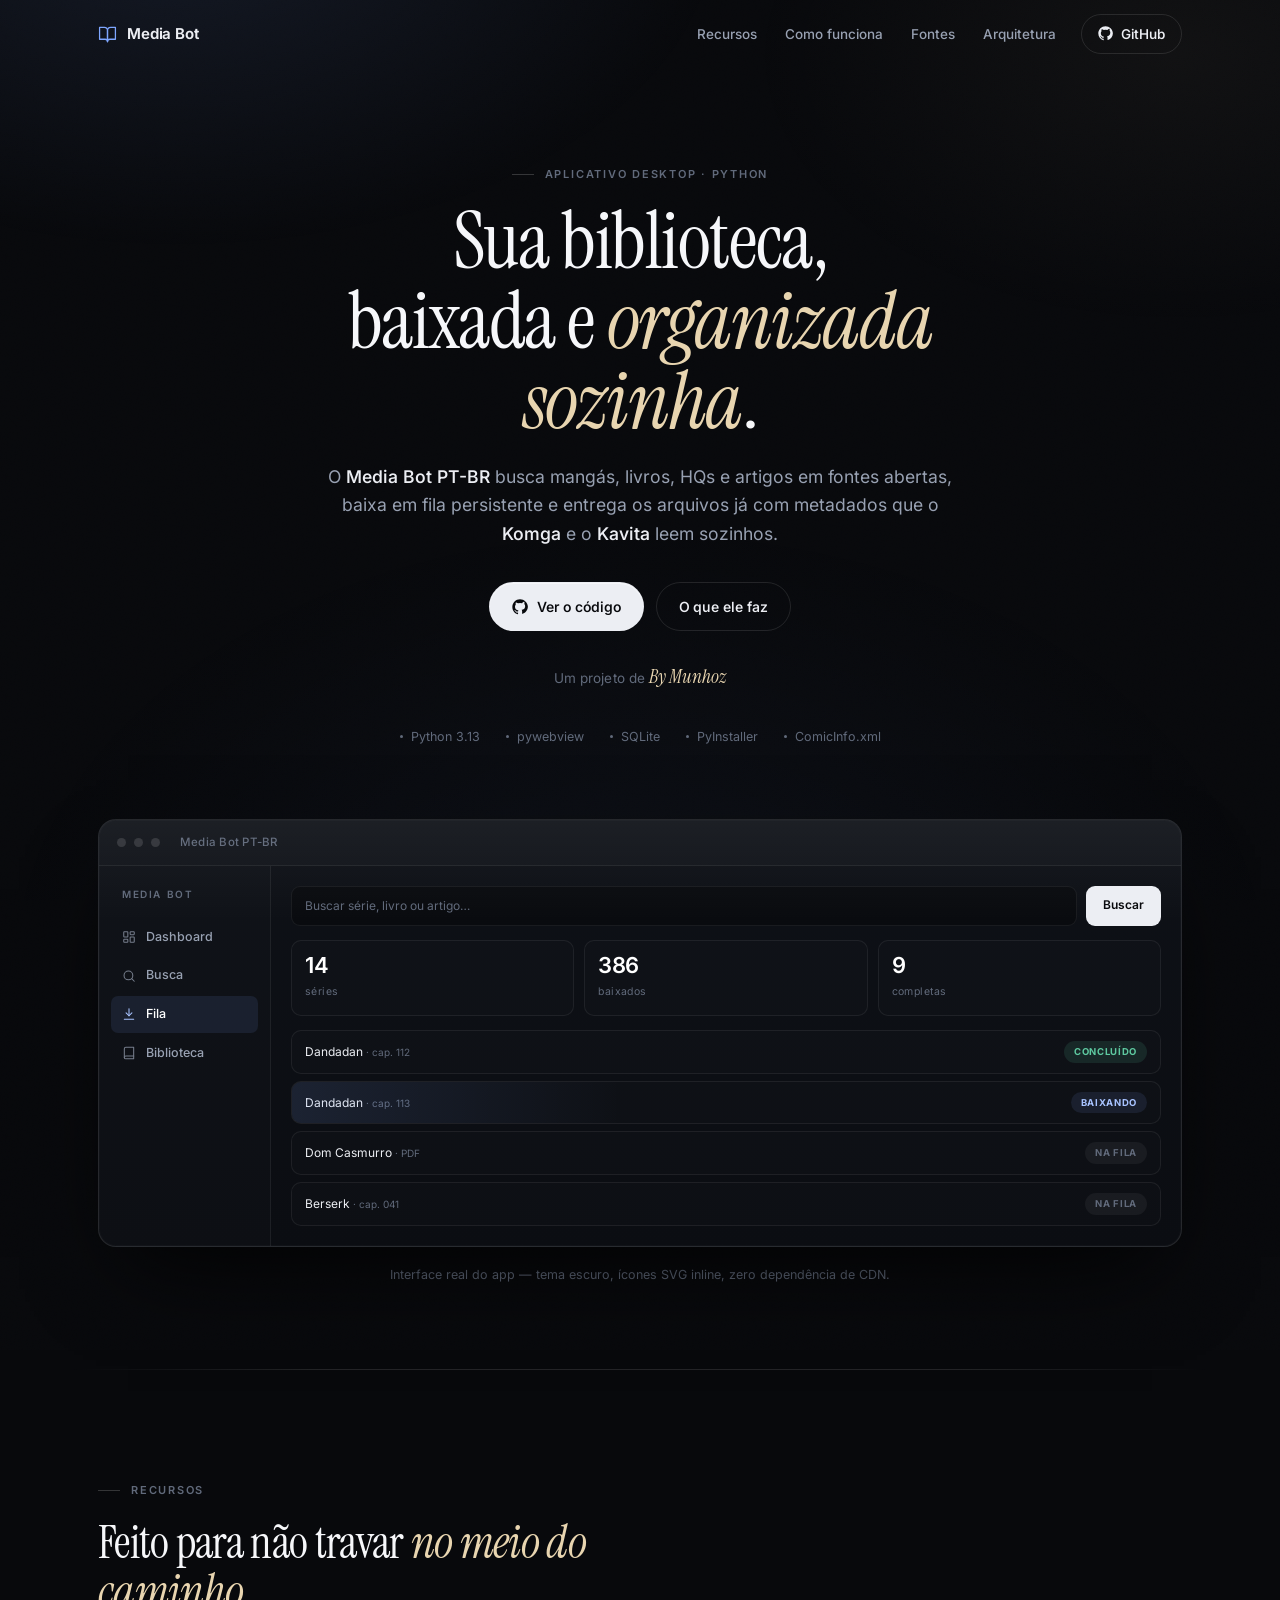
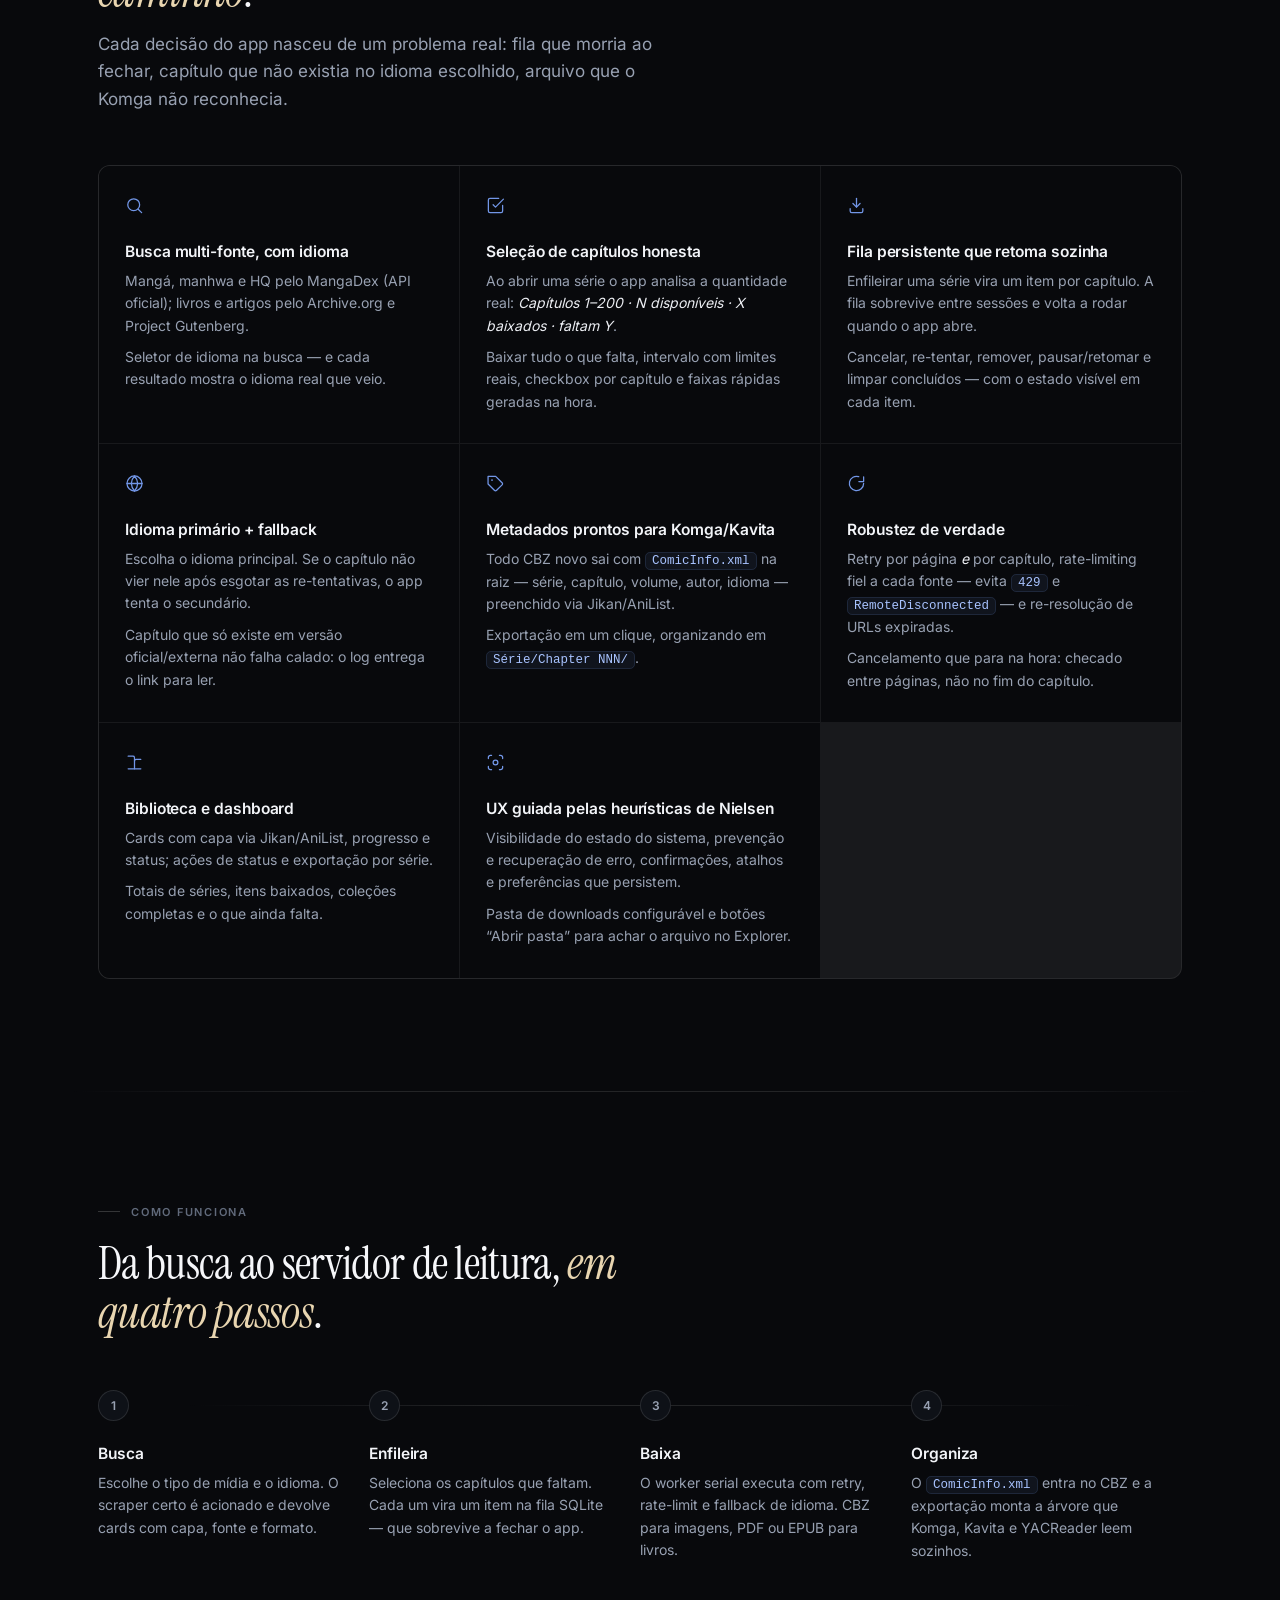
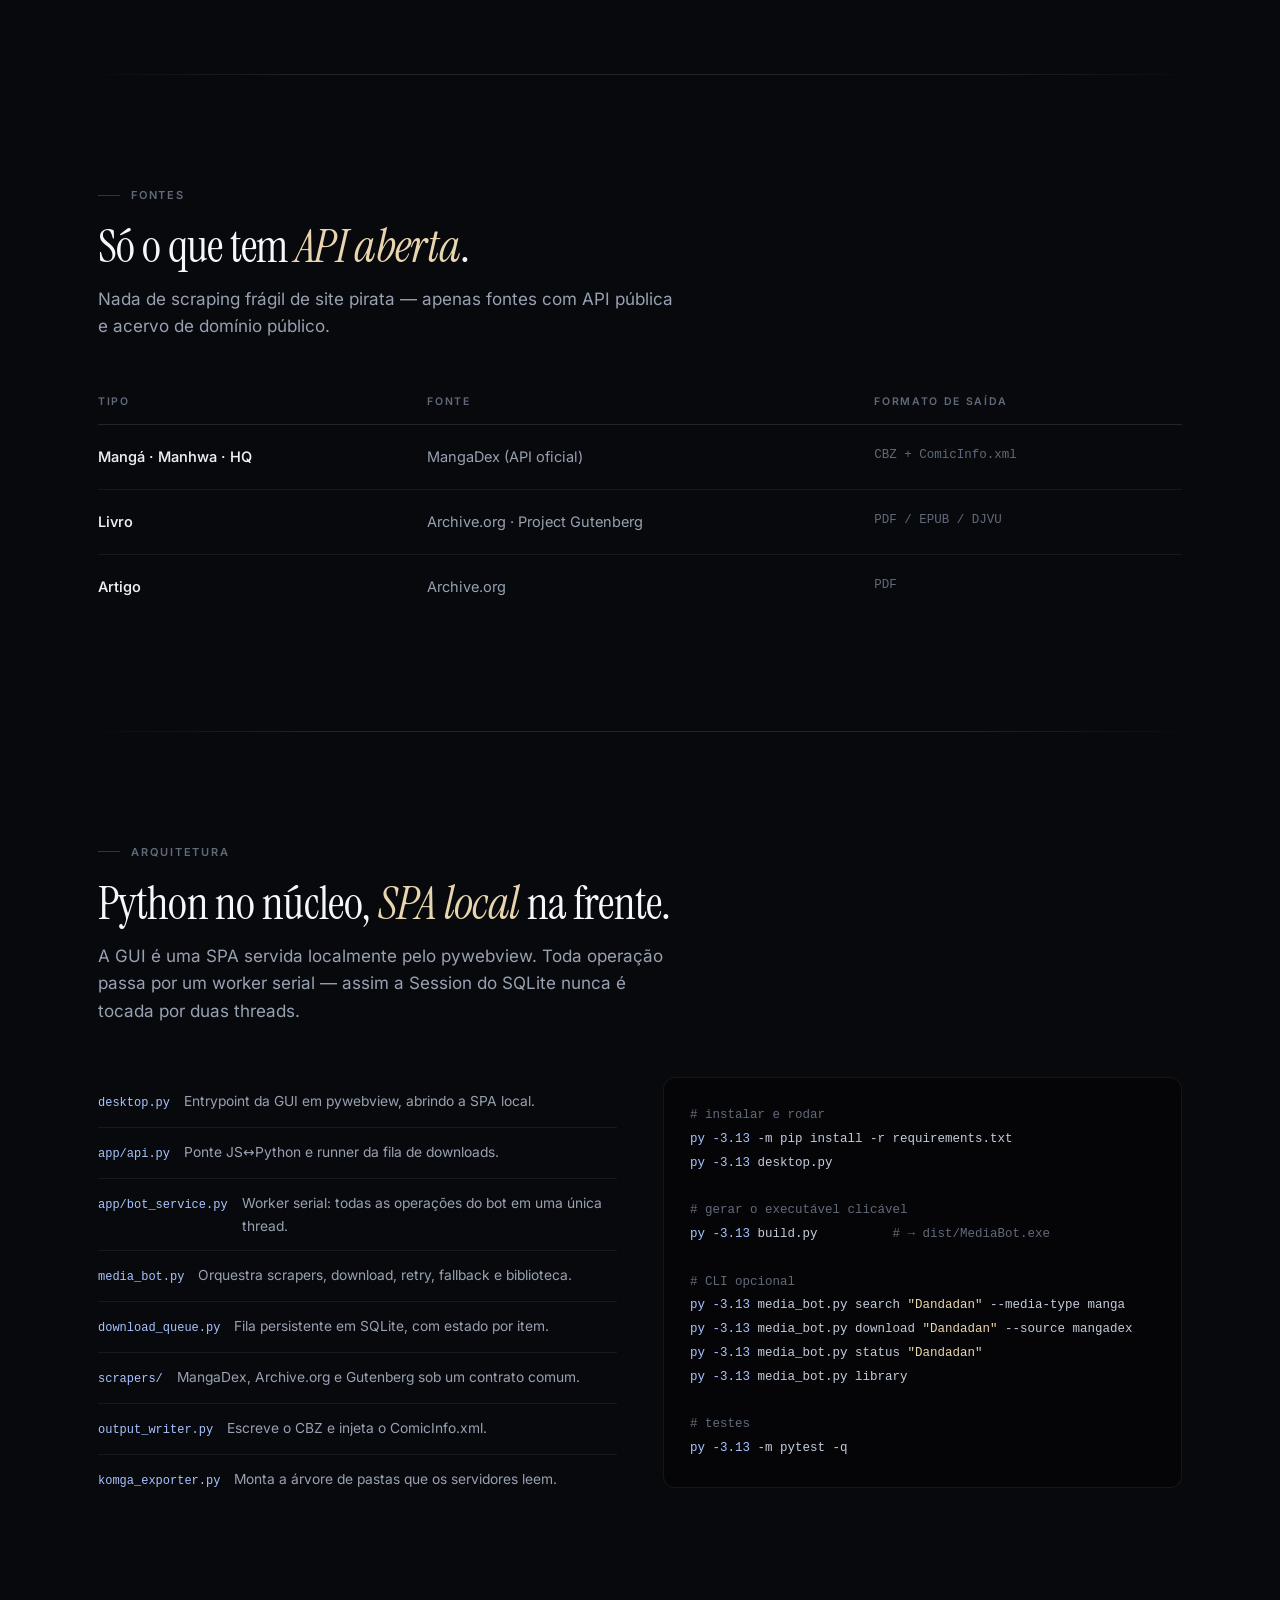
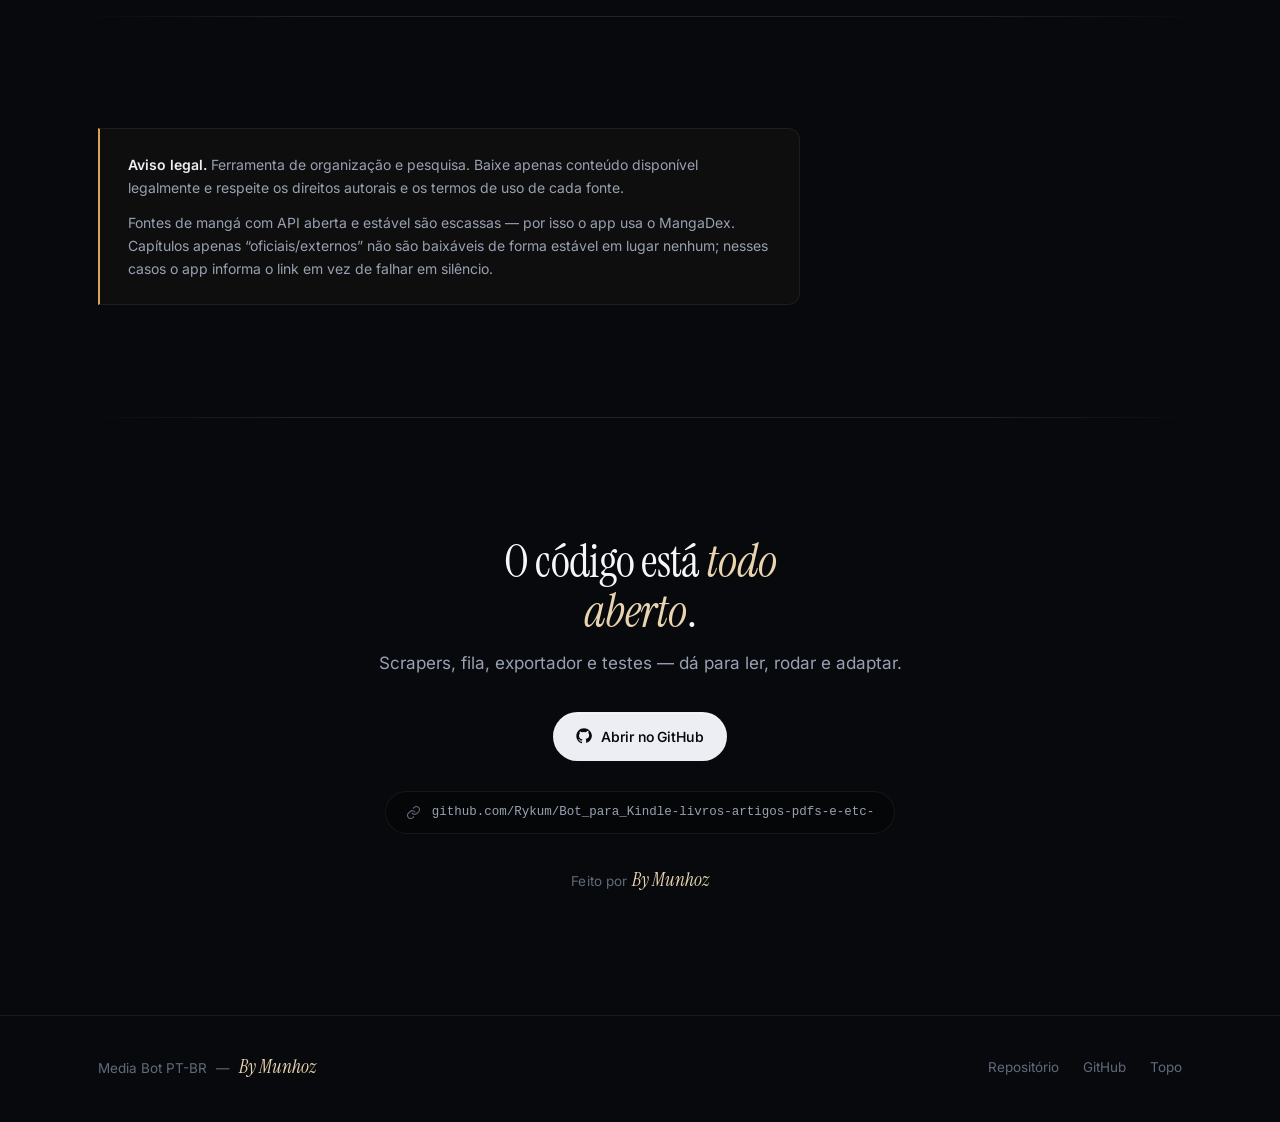
==== site/index.html @ dbf5798d "feat: landing de portfólio (site/) publicada na Vercel Página estática de apresentação do projeto, n" ====
<!DOCTYPE html>
<html lang="pt-br">
<head>
<meta charset="utf-8" />
<meta name="viewport" content="width=device-width, initial-scale=1" />
<title>Media Bot PT-BR — sua biblioteca, baixada e organizada</title>
<meta name="description" content="Aplicativo desktop em Python que busca, baixa e organiza mangás, livros, HQs e artigos — fila persistente, metadados ComicInfo.xml e exportação pronta para Komga e Kavita." />
<meta name="author" content="Munhoz" />
<meta name="color-scheme" content="dark" />
<meta name="theme-color" content="#08090c" />

<meta property="og:type" content="website" />
<meta property="og:title" content="Media Bot PT-BR" />
<meta property="og:description" content="App desktop que busca, baixa e organiza mangás, livros, HQs e artigos — com metadados prontos para Komga e Kavita." />

<link rel="icon" href="data:image/svg+xml,%3Csvg xmlns='http://www.w3.org/2000/svg' viewBox='0 0 24 24' fill='none' stroke='%237ea6ff' stroke-width='2' stroke-linecap='round' stroke-linejoin='round'%3E%3Cpath d='M2 3h6a4 4 0 0 1 4 4v14a3 3 0 0 0-3-3H2z'/%3E%3Cpath d='M22 3h-6a4 4 0 0 0-4 4v14a3 3 0 0 1 3-3h7z'/%3E%3C/svg%3E" />

<link rel="preload" as="font" type="font/woff2" href="fonts/inter-var-latin.woff2" crossorigin />
<link rel="preload" as="font" type="font/woff2" href="fonts/instrumentserif-latin.woff2" crossorigin />

<style>
/* ============================================================
   Media Bot — landing
   Tipografia: Instrument Serif (display) + Inter (texto/UI)
   Paleta: near-black frio + azul funcional + creme editorial
   Fontes auto-hospedadas — nenhuma requisição externa.
   ============================================================ */

@font-face{
  font-family:'Inter'; font-style:normal; font-weight:100 900; font-display:swap;
  src:url(fonts/inter-var-latin.woff2) format('woff2');
  unicode-range:U+0000-00FF,U+0131,U+0152-0153,U+02BB-02BC,U+02C6,U+02DA,U+02DC,U+0304,U+0308,U+0329,U+2000-206F,U+20AC,U+2122,U+2191,U+2193,U+2212,U+2215,U+FEFF,U+FFFD;
}
@font-face{
  font-family:'Instrument Serif'; font-style:normal; font-weight:400; font-display:swap;
  src:url(fonts/instrumentserif-latin.woff2) format('woff2');
  unicode-range:U+0000-00FF,U+0131,U+0152-0153,U+02BB-02BC,U+02C6,U+02DA,U+02DC,U+0304,U+0308,U+0329,U+2000-206F,U+20AC,U+2122,U+2191,U+2193,U+2212,U+2215,U+FEFF,U+FFFD;
}
@font-face{
  font-family:'Instrument Serif'; font-style:italic; font-weight:400; font-display:swap;
  src:url(fonts/instrumentserif-italic-latin.woff2) format('woff2');
  unicode-range:U+0000-00FF,U+0131,U+0152-0153,U+02BB-02BC,U+02C6,U+02DA,U+02DC,U+0304,U+0308,U+0329,U+2000-206F,U+20AC,U+2122,U+2191,U+2193,U+2212,U+2215,U+FEFF,U+FFFD;
}

:root{
  /* superfícies — near-black frio */
  --ink-950:#08090c;
  --ink-900:#0b0d12;
  --ink-850:#0e1117;
  --ink-800:#11151d;
  --ink-750:#151a23;

  /* linhas em alpha: hairlines que respiram, nunca "caixinhas" */
  --line:rgba(255,255,255,.065);
  --line-2:rgba(255,255,255,.11);
  --line-3:rgba(255,255,255,.18);

  /* texto — 3 níveis, sem mais */
  --tx:#eceef3;
  --tx-2:#98a1b2;
  --tx-3:#616a7b;

  /* acentos: azul funcional (interação) + creme editorial (voz) */
  --blue:#7ea6ff;
  --blue-2:#a8c3ff;
  --blue-soft:rgba(126,166,255,.10);
  --cream:#e8d5b0;

  --ok:#5ec9a0;
  --ok-soft:rgba(94,201,160,.12);
  --warn:#d7a355;
  --warn-soft:rgba(215,163,85,.10);

  --r-sm:8px; --r-md:12px; --r-lg:18px;
  --maxw:1140px;
  --gut:28px;
  --ease:cubic-bezier(.22,.61,.36,1);
}

*{box-sizing:border-box;}
html{scroll-behavior:smooth;-webkit-text-size-adjust:100%;}
body{
  margin:0;
  background:var(--ink-950);
  color:var(--tx);
  font-family:'Inter',system-ui,-apple-system,"Segoe UI",sans-serif;
  font-size:15px; line-height:1.65;
  font-feature-settings:"cv05" 1,"cv11" 1,"ss01" 1;
  -webkit-font-smoothing:antialiased;
  -moz-osx-font-smoothing:grayscale;
  overflow-x:hidden;
}

/* ---- textura: grão fino + brilhos radiais muito baixos ---- */
body::before{
  content:"";position:fixed;inset:0;z-index:0;pointer-events:none;
  background:
    radial-gradient(880px 520px at 14% -8%, rgba(126,166,255,.10), transparent 62%),
    radial-gradient(720px 460px at 92% 6%, rgba(232,213,176,.045), transparent 60%),
    radial-gradient(1000px 700px at 50% 108%, rgba(126,166,255,.05), transparent 65%);
}
body::after{
  content:"";position:fixed;inset:-50%;z-index:0;pointer-events:none;
  opacity:.032;mix-blend-mode:overlay;
  background-image:url("data:image/svg+xml,%3Csvg xmlns='http://www.w3.org/2000/svg' width='220' height='220'%3E%3Cfilter id='n'%3E%3CfeTurbulence type='fractalNoise' baseFrequency='.82' numOctaves='4' stitchTiles='stitch'/%3E%3C/filter%3E%3Crect width='220' height='220' filter='url(%23n)'/%3E%3C/svg%3E");
}
header,main,footer{position:relative;z-index:1;}

.wrap{max-width:var(--maxw);margin:0 auto;padding:0 var(--gut);}
.ico{width:18px;height:18px;flex-shrink:0;}
a{color:inherit;}

/* ============ TOPO ============ */
header{position:sticky;top:0;z-index:40;transition:background .3s var(--ease),border-color .3s var(--ease);border-bottom:1px solid transparent;}
body.scrolled header{background:rgba(8,9,12,.72);backdrop-filter:blur(14px) saturate(140%);border-bottom-color:var(--line);}
.nav{display:flex;align-items:center;height:68px;gap:14px;}
.brand{display:flex;align-items:center;gap:10px;text-decoration:none;color:var(--tx);font-weight:650;font-size:15px;letter-spacing:-.01em;}
.brand .ico{width:19px;height:19px;color:var(--blue);}
.nav nav{margin-left:auto;display:flex;align-items:center;gap:2px;}
.nav nav a{
  color:var(--tx-2);text-decoration:none;font-size:13.5px;font-weight:500;
  padding:8px 13px;border-radius:var(--r-sm);transition:color .2s var(--ease);
}
.nav nav a:hover{color:var(--tx);}
.nav .ghost-btn{
  display:inline-flex;align-items:center;gap:8px;margin-left:10px;
  border:1px solid var(--line-2);border-radius:999px;padding:8px 16px;
  font-size:13.5px;font-weight:550;color:var(--tx);text-decoration:none;
  transition:border-color .25s var(--ease),background .25s var(--ease);
}
.nav .ghost-btn:hover{border-color:var(--line-3);background:rgba(255,255,255,.04);}
@media(max-width:760px){.nav nav a:not(.ghost-btn){display:none;}}

/* ============ TIPOGRAFIA ============ */
.serif{font-family:'Instrument Serif',Georgia,'Times New Roman',serif;font-weight:400;}
h1{
  font-family:'Instrument Serif',Georgia,serif;font-weight:400;
  font-size:clamp(42px,7.2vw,80px);line-height:1.0;letter-spacing:-.018em;
  margin:0 0 22px;color:#f6f7fa;
}
h1 em{font-style:italic;color:var(--cream);}
h2{
  font-family:'Instrument Serif',Georgia,serif;font-weight:400;
  font-size:clamp(29px,4.4vw,46px);line-height:1.08;letter-spacing:-.015em;
  margin:0 0 14px;color:#f6f7fa;
}
h2 em{font-style:italic;color:var(--cream);}
h3{font-size:15.5px;font-weight:600;letter-spacing:-.005em;margin:0 0 7px;color:#f2f4f8;line-height:1.4;}
.eyebrow{
  font-size:11px;font-weight:600;letter-spacing:.16em;text-transform:uppercase;
  color:var(--tx-3);margin:0 0 18px;display:flex;align-items:center;gap:11px;
}
.eyebrow::before{content:"";width:22px;height:1px;background:var(--line-3);}
.lead{font-size:17px;line-height:1.62;color:var(--tx-2);max-width:60ch;margin:0;}
.lead b{color:var(--tx);font-weight:550;}

/* ============ SEÇÕES ============ */
section{padding:112px 0;position:relative;}
section + section::before{
  content:"";position:absolute;top:0;left:50%;transform:translateX(-50%);
  width:min(var(--maxw),calc(100% - var(--gut)*2));height:1px;
  background:linear-gradient(90deg,transparent,var(--line-2) 22%,var(--line-2) 78%,transparent);
}
.section-head{margin-bottom:52px;max-width:64ch;}
@media(max-width:700px){section{padding:80px 0;}}

/* ============ HERO ============ */
.hero{padding:96px 0 84px;text-align:center;}
.hero .eyebrow{justify-content:center;}
.hero h1{max-width:16ch;margin-inline:auto;}
.hero .lead{margin-inline:auto;text-align:center;font-size:17.5px;}
.hero-actions{display:flex;flex-wrap:wrap;gap:12px;justify-content:center;margin-top:34px;}

.btn{
  display:inline-flex;align-items:center;gap:9px;justify-content:center;
  padding:12px 22px;border-radius:999px;text-decoration:none;
  font-size:14px;font-weight:550;letter-spacing:-.005em;
  border:1px solid transparent;position:relative;
  transition:transform .2s var(--ease),background .25s var(--ease),border-color .25s var(--ease),box-shadow .25s var(--ease);
}
.btn:active{transform:translateY(1px);}
.btn-primary{background:var(--tx);color:var(--ink-950);box-shadow:0 1px 0 rgba(255,255,255,.5) inset;}
.btn-primary:hover{background:#fff;box-shadow:0 0 34px rgba(126,166,255,.22),0 1px 0 rgba(255,255,255,.6) inset;}
.btn-ghost{border-color:var(--line-2);color:var(--tx);}
.btn-ghost:hover{border-color:var(--line-3);background:rgba(255,255,255,.035);}

/* assinatura do autor */
.byline{margin:30px 0 0;font-size:13.5px;color:var(--tx-3);letter-spacing:.01em;}
.byline em{
  font-family:'Instrument Serif',Georgia,serif;font-style:italic;
  color:var(--cream);font-size:19px;letter-spacing:0;
}

/* endereço do repositório, visível como texto */
.repo-link{
  display:inline-flex;align-items:center;gap:11px;margin-top:30px;max-width:100%;
  font-family:ui-monospace,"Cascadia Code",SFMono-Regular,Consolas,monospace;
  font-size:12.5px;line-height:1.5;color:var(--tx-2);text-decoration:none;
  border:1px solid var(--line);border-radius:999px;padding:11px 20px;
  background:rgba(0,0,0,.28);word-break:break-all;text-align:left;
  transition:border-color .25s var(--ease),color .25s var(--ease),background .25s var(--ease);
}
.repo-link .ico{width:15px;height:15px;color:var(--tx-3);transition:color .25s var(--ease);}
.repo-link:hover{border-color:var(--line-3);color:var(--tx);background:rgba(255,255,255,.03);}
.repo-link:hover .ico{color:var(--blue);}
@media(max-width:560px){.repo-link{font-size:11px;padding:11px 16px;border-radius:14px;}}

.meta-row{
  display:flex;flex-wrap:wrap;gap:10px 26px;justify-content:center;margin-top:34px;
  font-size:12.5px;color:var(--tx-3);
}
.meta-row span{display:inline-flex;align-items:center;gap:8px;}
.meta-row span::before{content:"";width:3px;height:3px;border-radius:50%;background:var(--tx-3);}

/* ============ MOCK DA JANELA ============ */
.shell{
  margin-top:72px;position:relative;
  border:1px solid var(--line-2);border-radius:var(--r-lg);
  background:linear-gradient(180deg,var(--ink-850),var(--ink-900));
  box-shadow:0 40px 90px -30px rgba(0,0,0,.9),0 0 0 1px rgba(255,255,255,.02) inset;
  overflow:hidden;text-align:left;
}
.shell::after{
  content:"";position:absolute;inset:0;pointer-events:none;
  background:linear-gradient(180deg,rgba(255,255,255,.045),transparent 24%);
}
.shell-bar{
  display:flex;align-items:center;gap:8px;padding:13px 18px;
  border-bottom:1px solid var(--line);background:rgba(255,255,255,.014);
}
.shell-bar i{width:9px;height:9px;border-radius:50%;background:rgba(255,255,255,.13);display:block;}
.shell-bar b{
  margin-left:12px;font-size:11.5px;font-weight:500;color:var(--tx-3);letter-spacing:.02em;
}
.shell-body{display:grid;grid-template-columns:172px 1fr;min-height:352px;}
@media(max-width:640px){.shell-body{grid-template-columns:1fr;} .shell-side{display:none!important;}}

.shell-side{
  border-right:1px solid var(--line);padding:20px 12px;
  display:flex;flex-direction:column;gap:2px;background:rgba(255,255,255,.008);
}
.shell-side .cap{
  font-size:10px;letter-spacing:.16em;text-transform:uppercase;color:var(--tx-3);
  padding:0 11px 14px;font-weight:600;
}
.shell-side a{
  display:flex;align-items:center;gap:10px;padding:8px 11px;border-radius:7px;
  color:var(--tx-2);font-size:12.5px;font-weight:500;text-decoration:none;
}
.shell-side a .ico{width:14px;height:14px;opacity:.75;}
.shell-side a.on{background:var(--blue-soft);color:#fff;}
.shell-side a.on .ico{opacity:1;color:var(--blue-2);}

.shell-main{padding:20px;display:flex;flex-direction:column;gap:14px;}
.m-search{display:flex;gap:9px;}
.m-search .fake-input{
  flex:1;border:1px solid var(--line);border-radius:9px;padding:9px 13px;
  color:var(--tx-3);font-size:12px;background:rgba(0,0,0,.28);
}
.m-search .fake-btn{
  border-radius:9px;padding:9px 17px;font-size:12px;font-weight:600;
  background:var(--tx);color:var(--ink-950);
}
.m-stats{display:grid;grid-template-columns:repeat(3,1fr);gap:10px;}
.m-stats div{border:1px solid var(--line);border-radius:10px;padding:12px 13px;background:rgba(255,255,255,.012);}
.m-stats strong{display:block;font-size:22px;font-weight:600;color:#fff;line-height:1.15;letter-spacing:-.02em;}
.m-stats small{color:var(--tx-3);font-size:10.5px;letter-spacing:.04em;}
.m-queue{display:flex;flex-direction:column;gap:7px;}
.m-queue > div{
  display:flex;align-items:center;gap:11px;position:relative;overflow:hidden;
  border:1px solid var(--line);border-radius:10px;padding:10px 13px;
  font-size:12px;background:rgba(255,255,255,.012);
}
.m-queue p{margin:0;flex:1;color:var(--tx);}
.m-queue p small{color:var(--tx-3);}
.m-queue .row-dl::before{
  content:"";position:absolute;left:0;top:0;bottom:0;width:38%;
  background:linear-gradient(90deg,rgba(126,166,255,.12),transparent);
  animation:sweep 2.6s var(--ease) infinite;
}
@keyframes sweep{0%{transform:translateX(-100%);}60%,100%{transform:translateX(300%);}}
.tag{
  font-size:9.5px;font-weight:700;letter-spacing:.07em;text-transform:uppercase;
  padding:3px 10px;border-radius:999px;position:relative;
}
.tag.done{background:var(--ok-soft);color:var(--ok);}
.tag.dl{background:var(--blue-soft);color:var(--blue-2);}
.tag.wait{background:rgba(255,255,255,.05);color:var(--tx-3);}
.shell-cap{margin:18px 0 0;text-align:center;font-size:12.5px;color:var(--tx-3);}

/* ============ CARDS ============ */
.grid{display:grid;grid-template-columns:repeat(auto-fill,minmax(300px,1fr));gap:1px;background:var(--line);border:1px solid var(--line);border-radius:var(--r-md);overflow:hidden;}
.card{
  background:var(--ink-950);padding:30px 26px;position:relative;isolation:isolate;
  transition:background .3s var(--ease);
}
.card::before{
  content:"";position:absolute;inset:0;z-index:-1;opacity:0;
  background:radial-gradient(340px circle at var(--mx,50%) var(--my,50%),rgba(126,166,255,.08),transparent 65%);
  transition:opacity .35s var(--ease);
}
.card:hover{background:var(--ink-900);}
.card:hover::before{opacity:1;}
.card .ico{width:19px;height:19px;color:var(--blue);opacity:.9;margin-bottom:18px;}
.card p{margin:0;color:var(--tx-2);font-size:14px;line-height:1.6;}
.card p + p{margin-top:9px;}
.card i{font-style:italic;color:var(--tx);}

code,.mono{
  font-family:ui-monospace,"Cascadia Code",SFMono-Regular,Consolas,monospace;
  font-size:12.5px;
}
code{
  color:var(--blue-2);background:rgba(126,166,255,.07);
  border:1px solid rgba(126,166,255,.13);padding:1px 6px;border-radius:5px;
  white-space:nowrap;
}

/* ============ FLUXO ============ */
.flow{display:grid;grid-template-columns:repeat(4,1fr);gap:0;counter-reset:s;position:relative;}
.flow::before{
  content:"";position:absolute;top:15px;left:8%;right:8%;height:1px;
  background:linear-gradient(90deg,transparent,var(--line-2),var(--line-2),transparent);
}
.step{padding:0 22px 0 0;position:relative;}
.step .n{
  counter-increment:s;position:relative;z-index:1;
  display:grid;place-items:center;width:31px;height:31px;border-radius:50%;
  background:var(--ink-850);border:1px solid var(--line-2);
  color:var(--tx-2);font-size:12px;font-weight:600;margin-bottom:22px;
}
.step .n::after{content:counter(s);}
.step p{margin:0;color:var(--tx-2);font-size:14px;line-height:1.6;}
@media(max-width:860px){
  .flow{grid-template-columns:1fr 1fr;row-gap:40px;}
  .flow::before{display:none;}
}
@media(max-width:520px){.flow{grid-template-columns:1fr;}}

/* ============ TABELA ============ */
table{border-collapse:collapse;width:100%;min-width:540px;font-size:14.5px;}
.table-scroll{overflow-x:auto;}
th{
  text-align:left;padding:0 20px 14px 0;font-size:10.5px;font-weight:600;
  letter-spacing:.16em;text-transform:uppercase;color:var(--tx-3);
  border-bottom:1px solid var(--line-2);
}
td{padding:20px 20px 20px 0;border-bottom:1px solid var(--line);color:var(--tx-2);vertical-align:top;}
tr:last-child td{border-bottom:0;}
td:first-child{color:var(--tx);font-weight:550;}
td.mono{color:var(--tx-3);}

/* ============ ARQUITETURA ============ */
.arch{display:grid;grid-template-columns:1fr 1fr;gap:46px;align-items:start;}
@media(max-width:880px){.arch{grid-template-columns:1fr;gap:36px;}}
.arch-list{list-style:none;margin:0;padding:0;}
.arch-list li{
  display:grid;grid-template-columns:auto 1fr;gap:14px;align-items:baseline;
  padding:13px 0;border-bottom:1px solid var(--line);
  font-size:13.8px;color:var(--tx-2);
}
.arch-list li:last-child{border-bottom:0;}
.arch-list b{
  font-family:ui-monospace,"Cascadia Code",Consolas,monospace;font-size:12px;
  color:var(--blue-2);font-weight:500;white-space:nowrap;
}
pre{
  margin:0;padding:26px;border:1px solid var(--line);border-radius:var(--r-md);
  background:rgba(0,0,0,.34);overflow-x:auto;
  font-family:ui-monospace,"Cascadia Code",Consolas,monospace;
  font-size:12.5px;line-height:1.9;color:#c3ccdb;
}
pre .c{color:var(--tx-3);}
pre .k{color:var(--blue-2);}
pre .s{color:var(--cream);}

/* ============ NOTA ============ */
.note{
  border:1px solid var(--line);border-left:2px solid var(--warn);
  border-radius:0 var(--r-md) var(--r-md) 0;
  padding:24px 28px;background:rgba(215,163,85,.035);max-width:78ch;
}
.note p{margin:0;font-size:14px;line-height:1.65;color:var(--tx-2);}
.note p + p{margin-top:11px;}
.note b{color:var(--tx);font-weight:600;}

/* ============ CTA FINAL ============ */
.cta-final{text-align:center;padding:120px 0;}
.cta-final h2{max-width:18ch;margin-inline:auto;}
.cta-final .lead{margin-inline:auto;text-align:center;}

/* ============ RODAPÉ ============ */
footer{border-top:1px solid var(--line);padding:40px 0 52px;}
.foot{display:flex;flex-wrap:wrap;gap:18px;align-items:center;justify-content:space-between;}
.sig{font-size:13.5px;color:var(--tx-3);margin:0;display:flex;align-items:baseline;gap:9px;flex-wrap:wrap;}
.sig b{color:var(--tx-2);font-weight:550;}
.sig .serif{font-style:italic;color:var(--cream);font-size:19px;line-height:1.2;}
.foot-links{display:flex;gap:24px;}
.foot-links a{color:var(--tx-3);text-decoration:none;font-size:13.5px;transition:color .2s var(--ease);}
.foot-links a:hover{color:var(--tx);}

/* ============ ANIMAÇÕES DE ENTRADA ============ */
[data-reveal]{
  opacity:0;transform:translateY(14px);
  transition:opacity .8s var(--ease),transform .8s var(--ease);
  transition-delay:var(--d,0ms);
}
[data-reveal].in{opacity:1;transform:none;}

::selection{background:rgba(126,166,255,.26);color:#fff;}
:focus-visible{outline:2px solid var(--blue);outline-offset:3px;border-radius:4px;}

::-webkit-scrollbar{width:11px;height:11px;}
::-webkit-scrollbar-thumb{background:rgba(255,255,255,.11);border-radius:999px;border:3px solid transparent;background-clip:content-box;}
::-webkit-scrollbar-thumb:hover{background:rgba(255,255,255,.2);background-clip:content-box;}
::-webkit-scrollbar-track{background:transparent;}

@media(prefers-reduced-motion:reduce){
  html{scroll-behavior:auto;}
  *,*::before,*::after{animation:none!important;transition:none!important;}
  [data-reveal]{opacity:1;transform:none;}
}
</style>
</head>
<body>

<header>
  <div class="wrap nav">
    <a class="brand" href="#top">
      <svg class="ico" viewBox="0 0 24 24" fill="none" stroke="currentColor" stroke-width="1.6" stroke-linecap="round" stroke-linejoin="round"><path d="M2 3h6a4 4 0 0 1 4 4v14a3 3 0 0 0-3-3H2z"/><path d="M22 3h-6a4 4 0 0 0-4 4v14a3 3 0 0 1 3-3h7z"/></svg>
      Media&nbsp;Bot
    </a>
    <nav>
      <a href="#recursos">Recursos</a>
      <a href="#fluxo">Como funciona</a>
      <a href="#fontes">Fontes</a>
      <a href="#arquitetura">Arquitetura</a>
      <a class="ghost-btn" href="https://github.com/Rykum/Bot_para_Kindle-livros-artigos-pdfs-e-etc-" target="_blank" rel="noopener">
        <svg class="ico" style="width:15px;height:15px" viewBox="0 0 24 24" fill="currentColor" aria-hidden="true"><path d="M12 .5C5.7.5.5 5.7.5 12c0 5.1 3.3 9.4 7.8 10.9.6.1.8-.2.8-.6v-2c-3.2.7-3.9-1.5-3.9-1.5-.5-1.3-1.3-1.7-1.3-1.7-1-.7.1-.7.1-.7 1.1.1 1.7 1.2 1.7 1.2 1 1.8 2.7 1.3 3.4 1 .1-.7.4-1.3.7-1.5-2.6-.3-5.3-1.3-5.3-5.8 0-1.3.5-2.3 1.2-3.1-.1-.3-.5-1.5.1-3.1 0 0 1-.3 3.3 1.2a11 11 0 0 1 6 0C17.4 4 18.4 4.3 18.4 4.3c.6 1.6.2 2.8.1 3.1.8.8 1.2 1.8 1.2 3.1 0 4.5-2.7 5.5-5.3 5.8.4.4.8 1.1.8 2.2v3.2c0 .3.2.7.8.6 4.6-1.5 7.8-5.8 7.8-10.9C23.5 5.7 18.3.5 12 .5z"/></svg>
        GitHub
      </a>
    </nav>
  </div>
</header>

<main id="top">

<!-- ============ HERO ============ -->
<section class="hero">
  <div class="wrap">
    <p class="eyebrow" data-reveal>Aplicativo desktop · Python</p>
    <h1 data-reveal>Sua biblioteca, baixada e <em>organizada sozinha</em>.</h1>
    <p class="lead" data-reveal>
      O <b>Media Bot PT-BR</b> busca mangás, livros, HQs e artigos em fontes abertas,
      baixa em fila persistente e entrega os arquivos já com metadados que o
      <b>Komga</b> e o <b>Kavita</b> leem sozinhos.
    </p>

    <div class="hero-actions" data-reveal>
      <a class="btn btn-primary" href="https://github.com/Rykum/Bot_para_Kindle-livros-artigos-pdfs-e-etc-" target="_blank" rel="noopener">
        <svg class="ico" style="width:16px;height:16px" viewBox="0 0 24 24" fill="currentColor" aria-hidden="true"><path d="M12 .5C5.7.5.5 5.7.5 12c0 5.1 3.3 9.4 7.8 10.9.6.1.8-.2.8-.6v-2c-3.2.7-3.9-1.5-3.9-1.5-.5-1.3-1.3-1.7-1.3-1.7-1-.7.1-.7.1-.7 1.1.1 1.7 1.2 1.7 1.2 1 1.8 2.7 1.3 3.4 1 .1-.7.4-1.3.7-1.5-2.6-.3-5.3-1.3-5.3-5.8 0-1.3.5-2.3 1.2-3.1-.1-.3-.5-1.5.1-3.1 0 0 1-.3 3.3 1.2a11 11 0 0 1 6 0C17.4 4 18.4 4.3 18.4 4.3c.6 1.6.2 2.8.1 3.1.8.8 1.2 1.8 1.2 3.1 0 4.5-2.7 5.5-5.3 5.8.4.4.8 1.1.8 2.2v3.2c0 .3.2.7.8.6 4.6-1.5 7.8-5.8 7.8-10.9C23.5 5.7 18.3.5 12 .5z"/></svg>
        Ver o código
      </a>
      <a class="btn btn-ghost" href="#recursos">O que ele faz</a>
    </div>

    <p class="byline" data-reveal>Um projeto de <em>By Munhoz</em></p>

    <div class="meta-row" data-reveal>
      <span>Python 3.13</span>
      <span>pywebview</span>
      <span>SQLite</span>
      <span>PyInstaller</span>
      <span>ComicInfo.xml</span>
    </div>

    <!-- janela do app -->
    <div class="shell" data-reveal role="img" aria-label="Interface do Media Bot: barra lateral com Dashboard, Busca, Fila e Biblioteca; painel com busca, totais e fila de downloads em andamento.">
      <div class="shell-bar"><i></i><i></i><i></i><b>Media Bot PT-BR</b></div>
      <div class="shell-body">
        <div class="shell-side">
          <span class="cap">Media Bot</span>
          <a href="#"><svg class="ico" viewBox="0 0 24 24" fill="none" stroke="currentColor" stroke-width="1.8" stroke-linecap="round" stroke-linejoin="round"><rect x="3" y="3" width="7" height="9" rx="1"/><rect x="14" y="3" width="7" height="5" rx="1"/><rect x="14" y="12" width="7" height="9" rx="1"/><rect x="3" y="16" width="7" height="5" rx="1"/></svg>Dashboard</a>
          <a href="#"><svg class="ico" viewBox="0 0 24 24" fill="none" stroke="currentColor" stroke-width="1.8" stroke-linecap="round" stroke-linejoin="round"><circle cx="11" cy="11" r="7.5"/><path d="m21 21-4.35-4.35"/></svg>Busca</a>
          <a href="#" class="on"><svg class="ico" viewBox="0 0 24 24" fill="none" stroke="currentColor" stroke-width="1.8" stroke-linecap="round" stroke-linejoin="round"><path d="M12 3v12"/><path d="m7 10 5 5 5-5"/><path d="M4 21h16"/></svg>Fila</a>
          <a href="#"><svg class="ico" viewBox="0 0 24 24" fill="none" stroke="currentColor" stroke-width="1.8" stroke-linecap="round" stroke-linejoin="round"><path d="M4 19.5A2.5 2.5 0 0 1 6.5 17H20"/><path d="M6.5 2H20v20H6.5A2.5 2.5 0 0 1 4 19.5v-15A2.5 2.5 0 0 1 6.5 2z"/></svg>Biblioteca</a>
        </div>
        <div class="shell-main">
          <div class="m-search">
            <div class="fake-input">Buscar série, livro ou artigo…</div>
            <div class="fake-btn">Buscar</div>
          </div>
          <div class="m-stats">
            <div><strong>14</strong><small>séries</small></div>
            <div><strong>386</strong><small>baixados</small></div>
            <div><strong>9</strong><small>completas</small></div>
          </div>
          <div class="m-queue">
            <div><p>Dandadan <small>· cap. 112</small></p><span class="tag done">concluído</span></div>
            <div class="row-dl"><p>Dandadan <small>· cap. 113</small></p><span class="tag dl">baixando</span></div>
            <div><p>Dom Casmurro <small>· PDF</small></p><span class="tag wait">na fila</span></div>
            <div><p>Berserk <small>· cap. 041</small></p><span class="tag wait">na fila</span></div>
          </div>
        </div>
      </div>
    </div>
    <p class="shell-cap" data-reveal>Interface real do app — tema escuro, ícones SVG inline, zero dependência de CDN.</p>
  </div>
</section>

<!-- ============ RECURSOS ============ -->
<section id="recursos">
  <div class="wrap">
    <div class="section-head">
      <p class="eyebrow" data-reveal>Recursos</p>
      <h2 data-reveal>Feito para não travar <em>no meio do caminho</em>.</h2>
      <p class="lead" data-reveal>Cada decisão do app nasceu de um problema real: fila que morria ao fechar, capítulo que não existia no idioma escolhido, arquivo que o Komga não reconhecia.</p>
    </div>

    <div class="grid">
      <div class="card" data-reveal>
        <svg class="ico" viewBox="0 0 24 24" fill="none" stroke="currentColor" stroke-width="1.6" stroke-linecap="round" stroke-linejoin="round"><circle cx="11" cy="11" r="7.5"/><path d="m21 21-4.35-4.35"/></svg>
        <h3>Busca multi-fonte, com idioma</h3>
        <p>Mangá, manhwa e HQ pelo MangaDex (API oficial); livros e artigos pelo Archive.org e Project Gutenberg.</p>
        <p>Seletor de idioma na busca — e cada resultado mostra o idioma real que veio.</p>
      </div>

      <div class="card" data-reveal>
        <svg class="ico" viewBox="0 0 24 24" fill="none" stroke="currentColor" stroke-width="1.6" stroke-linecap="round" stroke-linejoin="round"><path d="M9 11l3 3L22 4"/><path d="M21 12v7a2 2 0 0 1-2 2H5a2 2 0 0 1-2-2V5a2 2 0 0 1 2-2h11"/></svg>
        <h3>Seleção de capítulos honesta</h3>
        <p>Ao abrir uma série o app analisa a quantidade real: <i>Capítulos 1–200 · N disponíveis · X baixados · faltam Y</i>.</p>
        <p>Baixar tudo o que falta, intervalo com limites reais, checkbox por capítulo e faixas rápidas geradas na hora.</p>
      </div>

      <div class="card" data-reveal>
        <svg class="ico" viewBox="0 0 24 24" fill="none" stroke="currentColor" stroke-width="1.6" stroke-linecap="round" stroke-linejoin="round"><path d="M12 3v11"/><path d="m7.5 9.5 4.5 4.5 4.5-4.5"/><path d="M20 16v3a2 2 0 0 1-2 2H6a2 2 0 0 1-2-2v-3"/></svg>
        <h3>Fila persistente que retoma sozinha</h3>
        <p>Enfileirar uma série vira um item por capítulo. A fila sobrevive entre sessões e volta a rodar quando o app abre.</p>
        <p>Cancelar, re-tentar, remover, pausar/retomar e limpar concluídos — com o estado visível em cada item.</p>
      </div>

      <div class="card" data-reveal>
        <svg class="ico" viewBox="0 0 24 24" fill="none" stroke="currentColor" stroke-width="1.6" stroke-linecap="round" stroke-linejoin="round"><circle cx="12" cy="12" r="9.5"/><path d="M2.5 12h19"/><path d="M12 2.5a15 15 0 0 1 4 9.5 15 15 0 0 1-4 9.5 15 15 0 0 1-4-9.5 15 15 0 0 1 4-9.5z"/></svg>
        <h3>Idioma primário + fallback</h3>
        <p>Escolha o idioma principal. Se o capítulo não vier nele após esgotar as re-tentativas, o app tenta o secundário.</p>
        <p>Capítulo que só existe em versão oficial/externa não falha calado: o log entrega o link para ler.</p>
      </div>

      <div class="card" data-reveal>
        <svg class="ico" viewBox="0 0 24 24" fill="none" stroke="currentColor" stroke-width="1.6" stroke-linecap="round" stroke-linejoin="round"><path d="M20.6 13.4 13.4 20.6a2 2 0 0 1-2.8 0l-8-8V3h9.6l8.4 8.4a2 2 0 0 1 0 2z"/><circle cx="7.6" cy="7.6" r="1.1" fill="currentColor" stroke="none"/></svg>
        <h3>Metadados prontos para Komga/Kavita</h3>
        <p>Todo CBZ novo sai com <code>ComicInfo.xml</code> na raiz — série, capítulo, volume, autor, idioma — preenchido via Jikan/AniList.</p>
        <p>Exportação em um clique, organizando em <code>Série/Chapter NNN/</code>.</p>
      </div>

      <div class="card" data-reveal>
        <svg class="ico" viewBox="0 0 24 24" fill="none" stroke="currentColor" stroke-width="1.6" stroke-linecap="round" stroke-linejoin="round"><path d="M21 12a9 9 0 1 1-6.2-8.6"/><path d="M21 3.5v6h-6"/></svg>
        <h3>Robustez de verdade</h3>
        <p>Retry por página <i>e</i> por capítulo, rate-limiting fiel a cada fonte — evita <code>429</code> e <code>RemoteDisconnected</code> — e re-resolução de URLs expiradas.</p>
        <p>Cancelamento que para na hora: checado entre páginas, não no fim do capítulo.</p>
      </div>

      <div class="card" data-reveal>
        <svg class="ico" viewBox="0 0 24 24" fill="none" stroke="currentColor" stroke-width="1.6" stroke-linecap="round" stroke-linejoin="round"><path d="M4 20h16"/><path d="M4 4h6a2 2 0 0 1 2 2v14"/><path d="M20 8h-6a2 2 0 0 0-2 2"/></svg>
        <h3>Biblioteca e dashboard</h3>
        <p>Cards com capa via Jikan/AniList, progresso e status; ações de status e exportação por série.</p>
        <p>Totais de séries, itens baixados, coleções completas e o que ainda falta.</p>
      </div>

      <div class="card" data-reveal>
        <svg class="ico" viewBox="0 0 24 24" fill="none" stroke="currentColor" stroke-width="1.6" stroke-linecap="round" stroke-linejoin="round"><path d="M3 7V5.5A2.5 2.5 0 0 1 5.5 3H7"/><path d="M17 3h1.5A2.5 2.5 0 0 1 21 5.5V7"/><path d="M21 17v1.5a2.5 2.5 0 0 1-2.5 2.5H17"/><path d="M7 21H5.5A2.5 2.5 0 0 1 3 18.5V17"/><circle cx="12" cy="12" r="3"/></svg>
        <h3>UX guiada pelas heurísticas de Nielsen</h3>
        <p>Visibilidade do estado do sistema, prevenção e recuperação de erro, confirmações, atalhos e preferências que persistem.</p>
        <p>Pasta de downloads configurável e botões “Abrir pasta” para achar o arquivo no Explorer.</p>
      </div>
    </div>
  </div>
</section>

<!-- ============ FLUXO ============ -->
<section id="fluxo">
  <div class="wrap">
    <div class="section-head">
      <p class="eyebrow" data-reveal>Como funciona</p>
      <h2 data-reveal>Da busca ao servidor de leitura, <em>em quatro passos</em>.</h2>
    </div>

    <div class="flow">
      <div class="step" data-reveal><span class="n"></span><h3>Busca</h3><p>Escolhe o tipo de mídia e o idioma. O scraper certo é acionado e devolve cards com capa, fonte e formato.</p></div>
      <div class="step" data-reveal><span class="n"></span><h3>Enfileira</h3><p>Seleciona os capítulos que faltam. Cada um vira um item na fila SQLite — que sobrevive a fechar o app.</p></div>
      <div class="step" data-reveal><span class="n"></span><h3>Baixa</h3><p>O worker serial executa com retry, rate-limit e fallback de idioma. CBZ para imagens, PDF ou EPUB para livros.</p></div>
      <div class="step" data-reveal><span class="n"></span><h3>Organiza</h3><p>O <code>ComicInfo.xml</code> entra no CBZ e a exportação monta a árvore que Komga, Kavita e YACReader leem sozinhos.</p></div>
    </div>
  </div>
</section>

<!-- ============ FONTES ============ -->
<section id="fontes">
  <div class="wrap">
    <div class="section-head">
      <p class="eyebrow" data-reveal>Fontes</p>
      <h2 data-reveal>Só o que tem <em>API aberta</em>.</h2>
      <p class="lead" data-reveal>Nada de scraping frágil de site pirata — apenas fontes com API pública e acervo de domínio público.</p>
    </div>

    <div class="table-scroll" data-reveal>
      <table>
        <thead><tr><th>Tipo</th><th>Fonte</th><th>Formato de saída</th></tr></thead>
        <tbody>
          <tr><td>Mangá · Manhwa · HQ</td><td>MangaDex (API oficial)</td><td class="mono">CBZ + ComicInfo.xml</td></tr>
          <tr><td>Livro</td><td>Archive.org · Project Gutenberg</td><td class="mono">PDF / EPUB / DJVU</td></tr>
          <tr><td>Artigo</td><td>Archive.org</td><td class="mono">PDF</td></tr>
        </tbody>
      </table>
    </div>
  </div>
</section>

<!-- ============ ARQUITETURA ============ -->
<section id="arquitetura">
  <div class="wrap">
    <div class="section-head">
      <p class="eyebrow" data-reveal>Arquitetura</p>
      <h2 data-reveal>Python no núcleo, <em>SPA local</em> na frente.</h2>
      <p class="lead" data-reveal>A GUI é uma SPA servida localmente pelo pywebview. Toda operação passa por um worker serial — assim a Session do SQLite nunca é tocada por duas threads.</p>
    </div>

    <div class="arch">
      <ul class="arch-list" data-reveal>
        <li><b>desktop.py</b><span>Entrypoint da GUI em pywebview, abrindo a SPA local.</span></li>
        <li><b>app/api.py</b><span>Ponte JS↔Python e runner da fila de downloads.</span></li>
        <li><b>app/bot_service.py</b><span>Worker serial: todas as operações do bot em uma única thread.</span></li>
        <li><b>media_bot.py</b><span>Orquestra scrapers, download, retry, fallback e biblioteca.</span></li>
        <li><b>download_queue.py</b><span>Fila persistente em SQLite, com estado por item.</span></li>
        <li><b>scrapers/</b><span>MangaDex, Archive.org e Gutenberg sob um contrato comum.</span></li>
        <li><b>output_writer.py</b><span>Escreve o CBZ e injeta o ComicInfo.xml.</span></li>
        <li><b>komga_exporter.py</b><span>Monta a árvore de pastas que os servidores leem.</span></li>
      </ul>

      <pre data-reveal><span class="c"># instalar e rodar</span>
<span class="k">py -3.13</span> -m pip install -r requirements.txt
<span class="k">py -3.13</span> desktop.py

<span class="c"># gerar o executável clicável</span>
<span class="k">py -3.13</span> build.py          <span class="c"># → dist/MediaBot.exe</span>

<span class="c"># CLI opcional</span>
<span class="k">py -3.13</span> media_bot.py search <span class="s">"Dandadan"</span> --media-type manga
<span class="k">py -3.13</span> media_bot.py download <span class="s">"Dandadan"</span> --source mangadex
<span class="k">py -3.13</span> media_bot.py status <span class="s">"Dandadan"</span>
<span class="k">py -3.13</span> media_bot.py library

<span class="c"># testes</span>
<span class="k">py -3.13</span> -m pytest -q</pre>
    </div>
  </div>
</section>

<!-- ============ NOTA ============ -->
<section>
  <div class="wrap">
    <div class="note" data-reveal>
      <p><b>Aviso legal.</b> Ferramenta de organização e pesquisa. Baixe apenas conteúdo disponível legalmente e respeite os direitos autorais e os termos de uso de cada fonte.</p>
      <p>Fontes de mangá com API aberta e estável são escassas — por isso o app usa o MangaDex. Capítulos apenas “oficiais/externos” não são baixáveis de forma estável em lugar nenhum; nesses casos o app informa o link em vez de falhar em silêncio.</p>
    </div>
  </div>
</section>

<!-- ============ CTA FINAL ============ -->
<section class="cta-final">
  <div class="wrap">
    <h2 data-reveal>O código está <em>todo aberto</em>.</h2>
    <p class="lead" data-reveal>Scrapers, fila, exportador e testes — dá para ler, rodar e adaptar.</p>
    <div class="hero-actions" data-reveal>
      <a class="btn btn-primary" href="https://github.com/Rykum/Bot_para_Kindle-livros-artigos-pdfs-e-etc-" target="_blank" rel="noopener">
        <svg class="ico" style="width:16px;height:16px" viewBox="0 0 24 24" fill="currentColor" aria-hidden="true"><path d="M12 .5C5.7.5.5 5.7.5 12c0 5.1 3.3 9.4 7.8 10.9.6.1.8-.2.8-.6v-2c-3.2.7-3.9-1.5-3.9-1.5-.5-1.3-1.3-1.7-1.3-1.7-1-.7.1-.7.1-.7 1.1.1 1.7 1.2 1.7 1.2 1 1.8 2.7 1.3 3.4 1 .1-.7.4-1.3.7-1.5-2.6-.3-5.3-1.3-5.3-5.8 0-1.3.5-2.3 1.2-3.1-.1-.3-.5-1.5.1-3.1 0 0 1-.3 3.3 1.2a11 11 0 0 1 6 0C17.4 4 18.4 4.3 18.4 4.3c.6 1.6.2 2.8.1 3.1.8.8 1.2 1.8 1.2 3.1 0 4.5-2.7 5.5-5.3 5.8.4.4.8 1.1.8 2.2v3.2c0 .3.2.7.8.6 4.6-1.5 7.8-5.8 7.8-10.9C23.5 5.7 18.3.5 12 .5z"/></svg>
        Abrir no GitHub
      </a>
    </div>

    <div data-reveal>
      <a class="repo-link" href="https://github.com/Rykum/Bot_para_Kindle-livros-artigos-pdfs-e-etc-" target="_blank" rel="noopener">
        <svg class="ico" viewBox="0 0 24 24" fill="none" stroke="currentColor" stroke-width="1.7" stroke-linecap="round" stroke-linejoin="round" aria-hidden="true"><path d="M10 13a5 5 0 0 0 7.5.5l3-3a5 5 0 0 0-7-7l-1.7 1.7"/><path d="M14 11a5 5 0 0 0-7.5-.5l-3 3a5 5 0 0 0 7 7l1.7-1.7"/></svg>
        github.com/Rykum/Bot_para_Kindle-livros-artigos-pdfs-e-etc-
      </a>
    </div>

    <p class="byline" data-reveal>Feito por <em>By Munhoz</em></p>
  </div>
</section>

</main>

<footer>
  <div class="wrap foot">
    <p class="sig">Media Bot PT-BR <span aria-hidden="true">—</span> <span class="serif">By Munhoz</span></p>
    <div class="foot-links">
      <a href="https://github.com/Rykum/Bot_para_Kindle-livros-artigos-pdfs-e-etc-" target="_blank" rel="noopener">Repositório</a>
      <a href="https://github.com/Rykum" target="_blank" rel="noopener">GitHub</a>
      <a href="#top">Topo</a>
    </div>
  </div>
</footer>

<script>
(function(){
  var reduced = window.matchMedia('(prefers-reduced-motion: reduce)').matches;

  /* barra do topo ganha fundo ao rolar */
  var onScroll = function(){
    document.body.classList.toggle('scrolled', window.scrollY > 12);
  };
  onScroll();
  window.addEventListener('scroll', onScroll, {passive:true});

  var items = document.querySelectorAll('[data-reveal]');

  if (reduced || !('IntersectionObserver' in window)) {
    items.forEach(function(el){ el.classList.add('in'); });
    return;
  }

  /* entrada escalonada: o atraso conta a posição do item dentro do próprio grupo */
  items.forEach(function(el){
    var siblings = Array.prototype.filter.call(el.parentNode.children, function(n){
      return n.hasAttribute && n.hasAttribute('data-reveal');
    });
    el.style.setProperty('--d', Math.min(siblings.indexOf(el), 7) * 70 + 'ms');
  });

  var io = new IntersectionObserver(function(entries){
    entries.forEach(function(e){
      if (e.isIntersecting) { e.target.classList.add('in'); io.unobserve(e.target); }
    });
  }, {threshold:.1, rootMargin:'0px 0px -6% 0px'});

  items.forEach(function(el){ io.observe(el); });

  /* luz que segue o cursor nos cards */
  document.querySelectorAll('.card').forEach(function(card){
    card.addEventListener('pointermove', function(ev){
      var r = card.getBoundingClientRect();
      card.style.setProperty('--mx', (ev.clientX - r.left) + 'px');
      card.style.setProperty('--my', (ev.clientY - r.top) + 'px');
    });
  });
})();
</script>

</body>
</html>
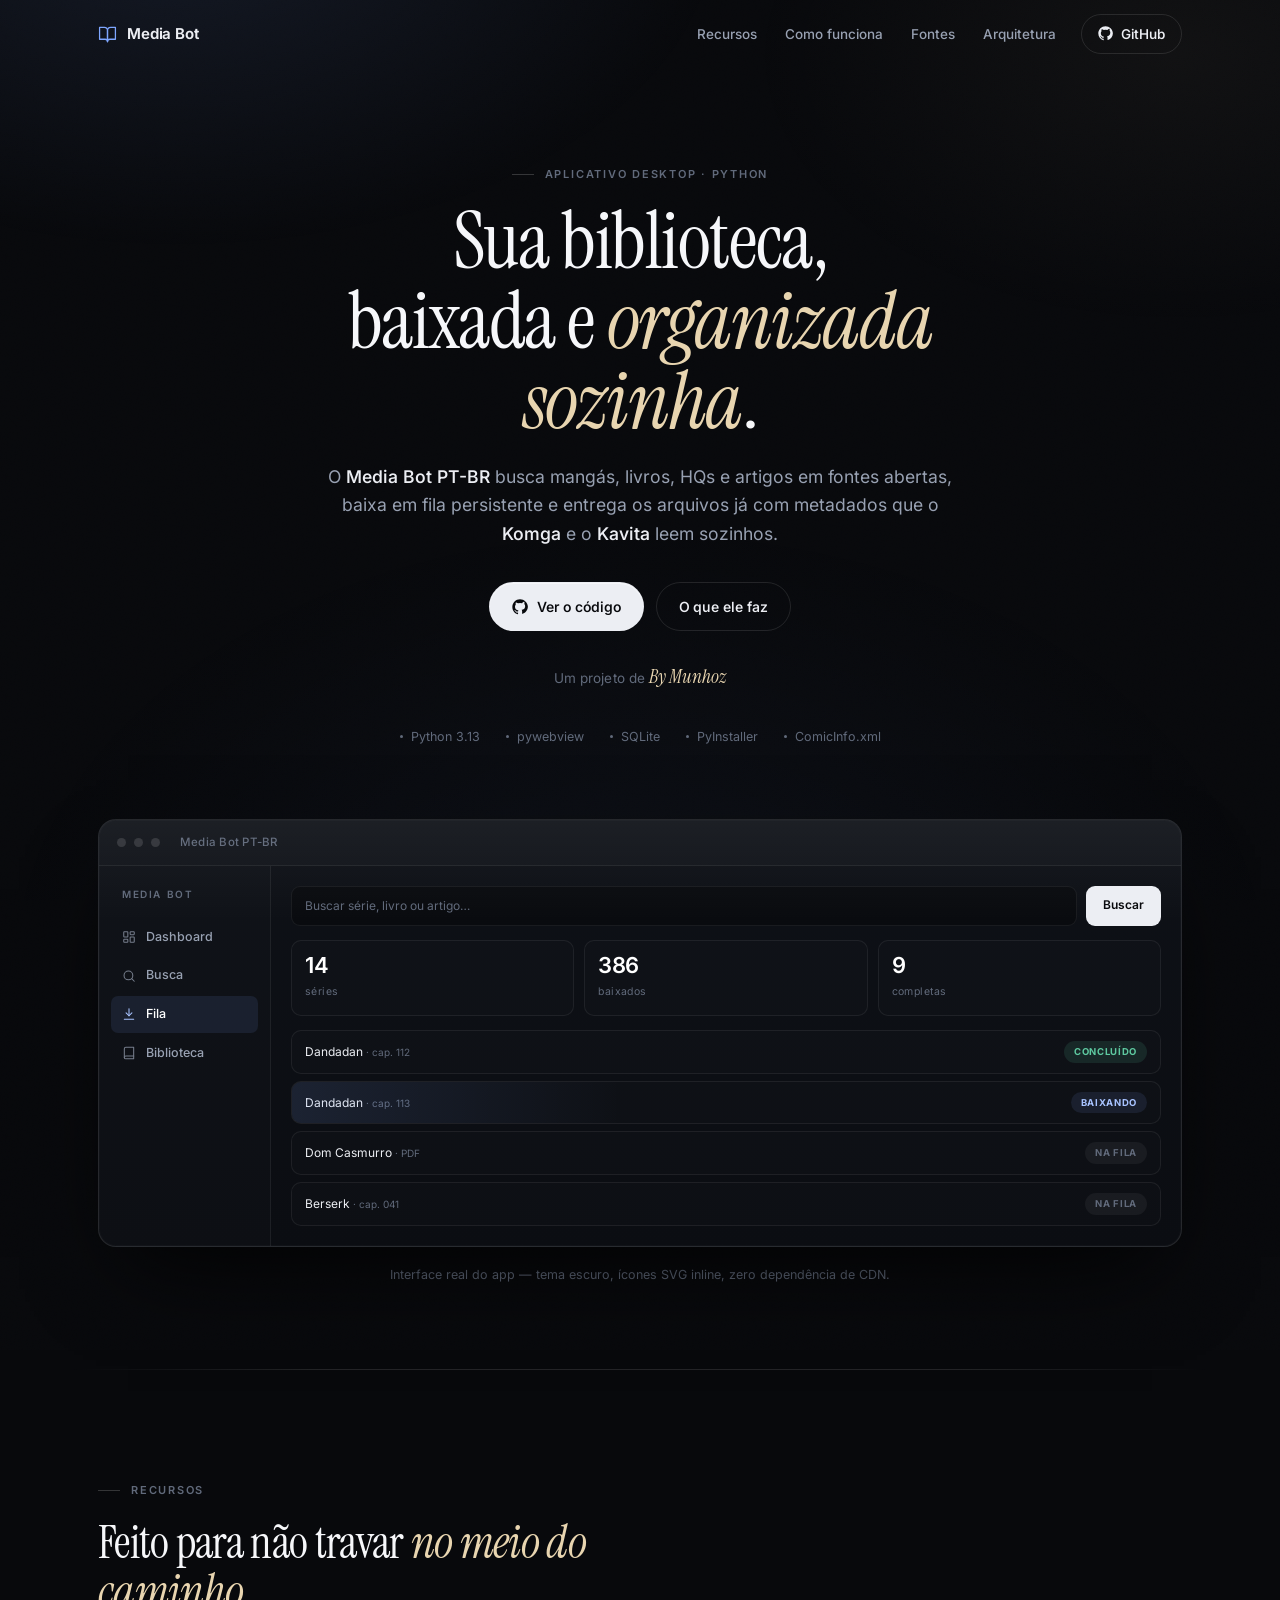
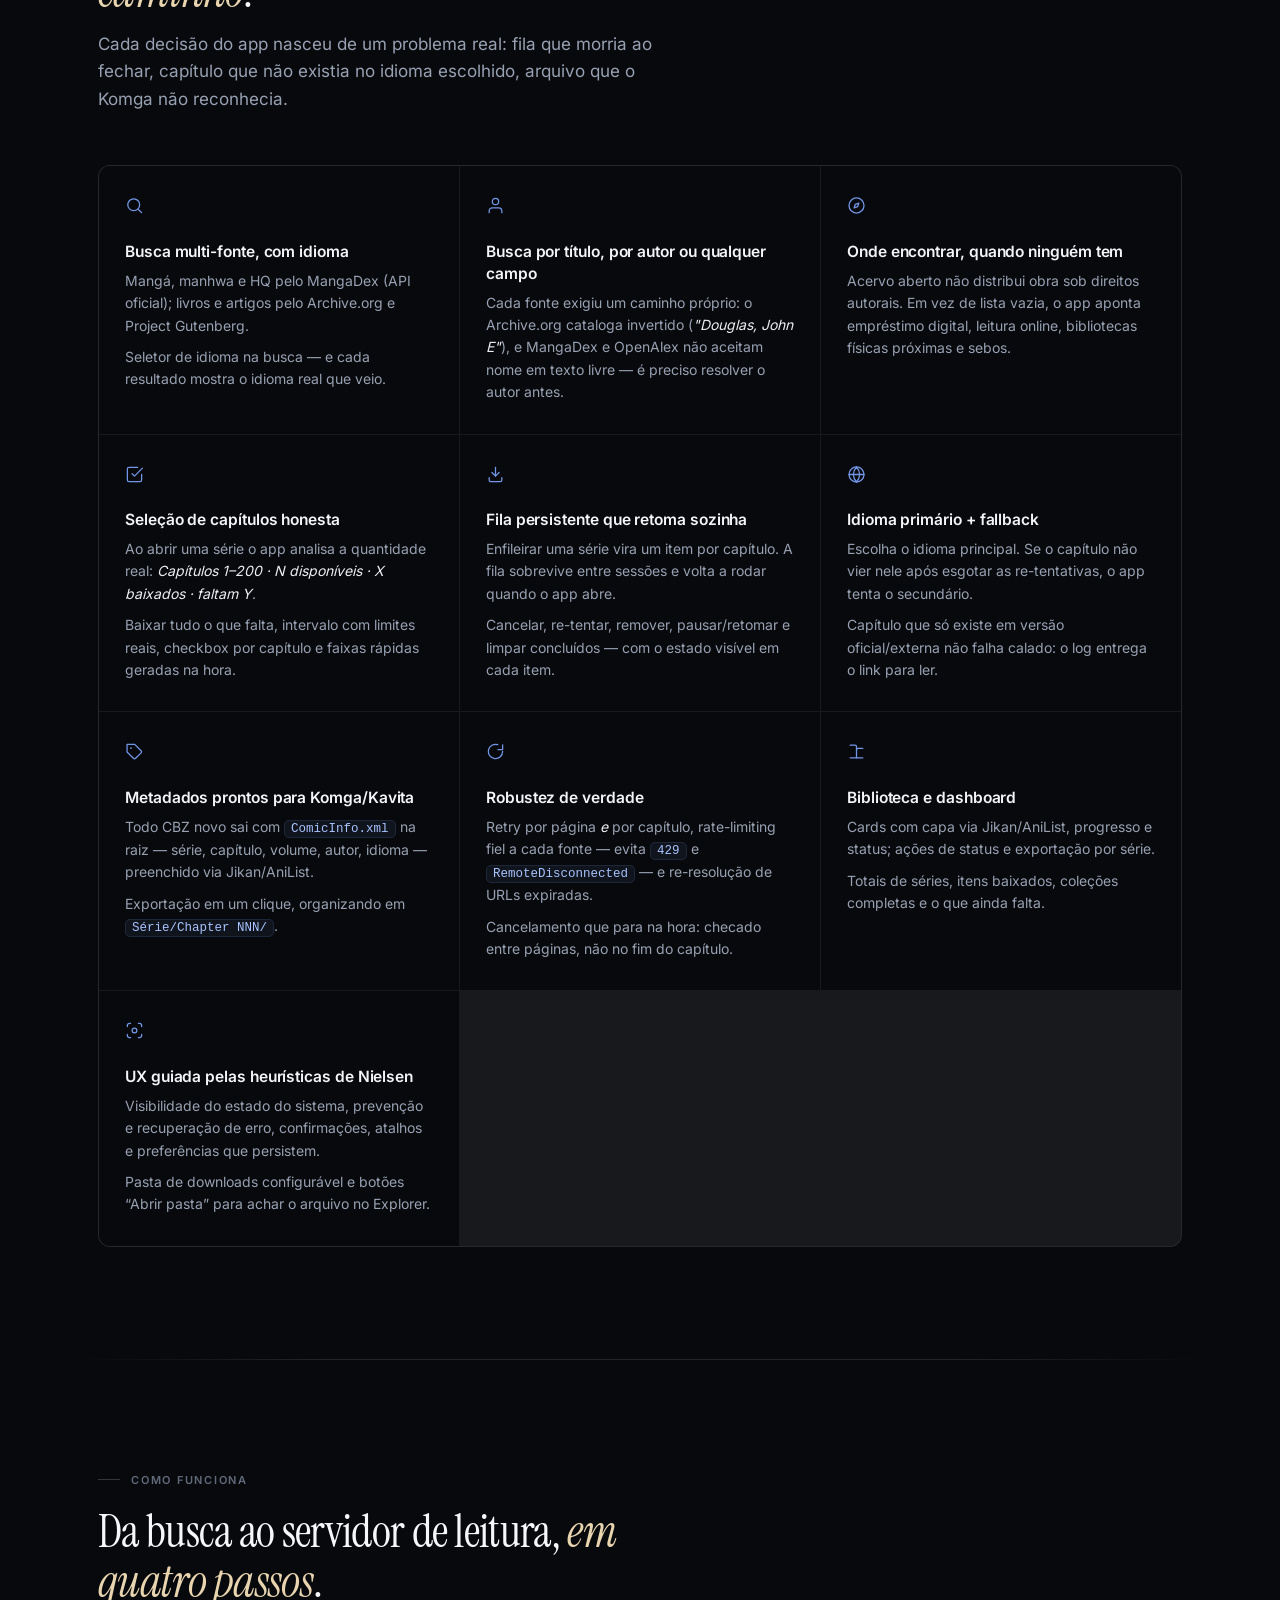
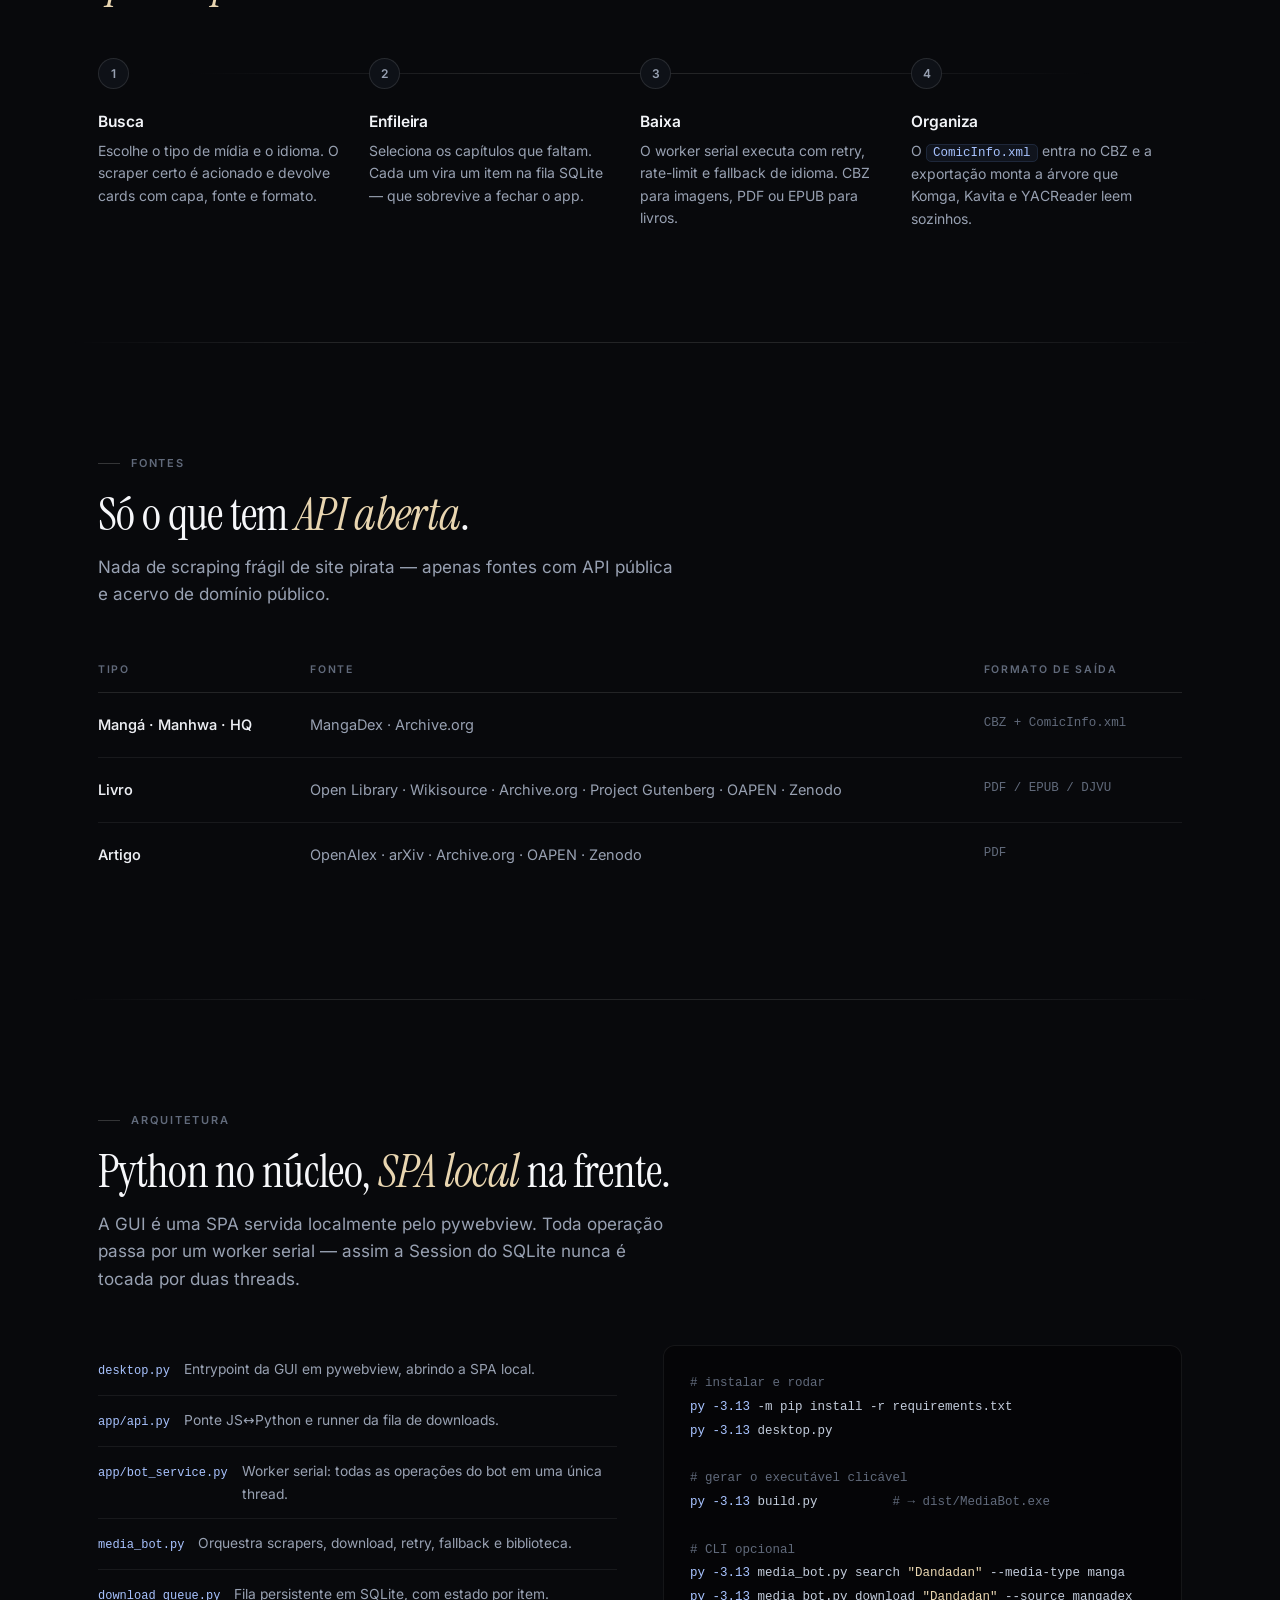
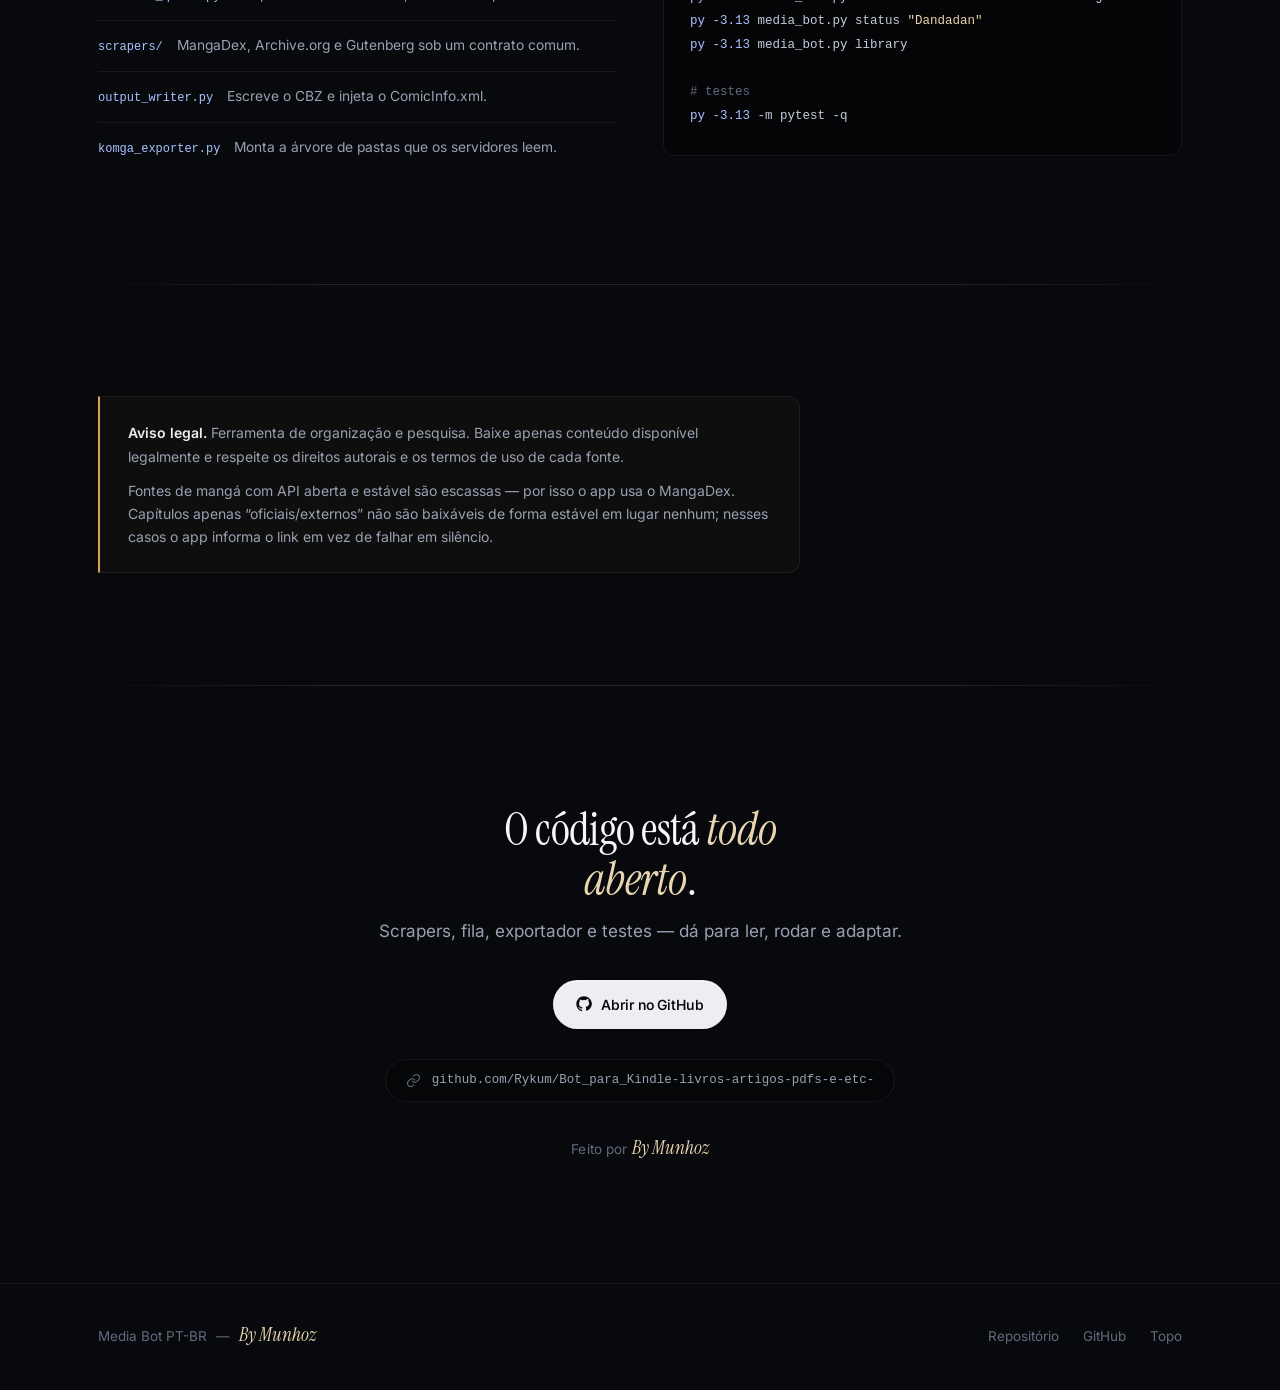
==== commit 57c53350: "docs(site): landing atualizada com as 9 fontes, busca por autor e onde encontrar" ====
--- a/site/index.html
+++ b/site/index.html
@@ -526,6 +526,18 @@
       </div>
 
       <div class="card" data-reveal>
+        <svg class="ico" viewBox="0 0 24 24" fill="none" stroke="currentColor" stroke-width="1.6" stroke-linecap="round" stroke-linejoin="round"><path d="M20 21v-2a4 4 0 0 0-4-4H8a4 4 0 0 0-4 4v2"/><circle cx="12" cy="7" r="4"/></svg>
+        <h3>Busca por título, por autor ou qualquer campo</h3>
+        <p>Cada fonte exigiu um caminho próprio: o Archive.org cataloga invertido (<i>"Douglas, John E"</i>), e MangaDex e OpenAlex não aceitam nome em texto livre — é preciso resolver o autor antes.</p>
+      </div>
+
+      <div class="card" data-reveal>
+        <svg class="ico" viewBox="0 0 24 24" fill="none" stroke="currentColor" stroke-width="1.6" stroke-linecap="round" stroke-linejoin="round"><circle cx="12" cy="12" r="9.5"/><path d="m15 9-4.5 1.5L9 15l4.5-1.5z"/></svg>
+        <h3>Onde encontrar, quando ninguém tem</h3>
+        <p>Acervo aberto não distribui obra sob direitos autorais. Em vez de lista vazia, o app aponta empréstimo digital, leitura online, bibliotecas físicas próximas e sebos.</p>
+      </div>
+
+      <div class="card" data-reveal>
         <svg class="ico" viewBox="0 0 24 24" fill="none" stroke="currentColor" stroke-width="1.6" stroke-linecap="round" stroke-linejoin="round"><path d="M9 11l3 3L22 4"/><path d="M21 12v7a2 2 0 0 1-2 2H5a2 2 0 0 1-2-2V5a2 2 0 0 1 2-2h11"/></svg>
         <h3>Seleção de capítulos honesta</h3>
         <p>Ao abrir uma série o app analisa a quantidade real: <i>Capítulos 1–200 · N disponíveis · X baixados · faltam Y</i>.</p>
@@ -607,9 +619,9 @@
       <table>
         <thead><tr><th>Tipo</th><th>Fonte</th><th>Formato de saída</th></tr></thead>
         <tbody>
-          <tr><td>Mangá · Manhwa · HQ</td><td>MangaDex (API oficial)</td><td class="mono">CBZ + ComicInfo.xml</td></tr>
-          <tr><td>Livro</td><td>Archive.org · Project Gutenberg</td><td class="mono">PDF / EPUB / DJVU</td></tr>
-          <tr><td>Artigo</td><td>Archive.org</td><td class="mono">PDF</td></tr>
+          <tr><td>Mangá · Manhwa · HQ</td><td>MangaDex · Archive.org</td><td class="mono">CBZ + ComicInfo.xml</td></tr>
+          <tr><td>Livro</td><td>Open Library · Wikisource · Archive.org · Project Gutenberg · OAPEN · Zenodo</td><td class="mono">PDF / EPUB / DJVU</td></tr>
+          <tr><td>Artigo</td><td>OpenAlex · arXiv · Archive.org · OAPEN · Zenodo</td><td class="mono">PDF</td></tr>
         </tbody>
       </table>
     </div>
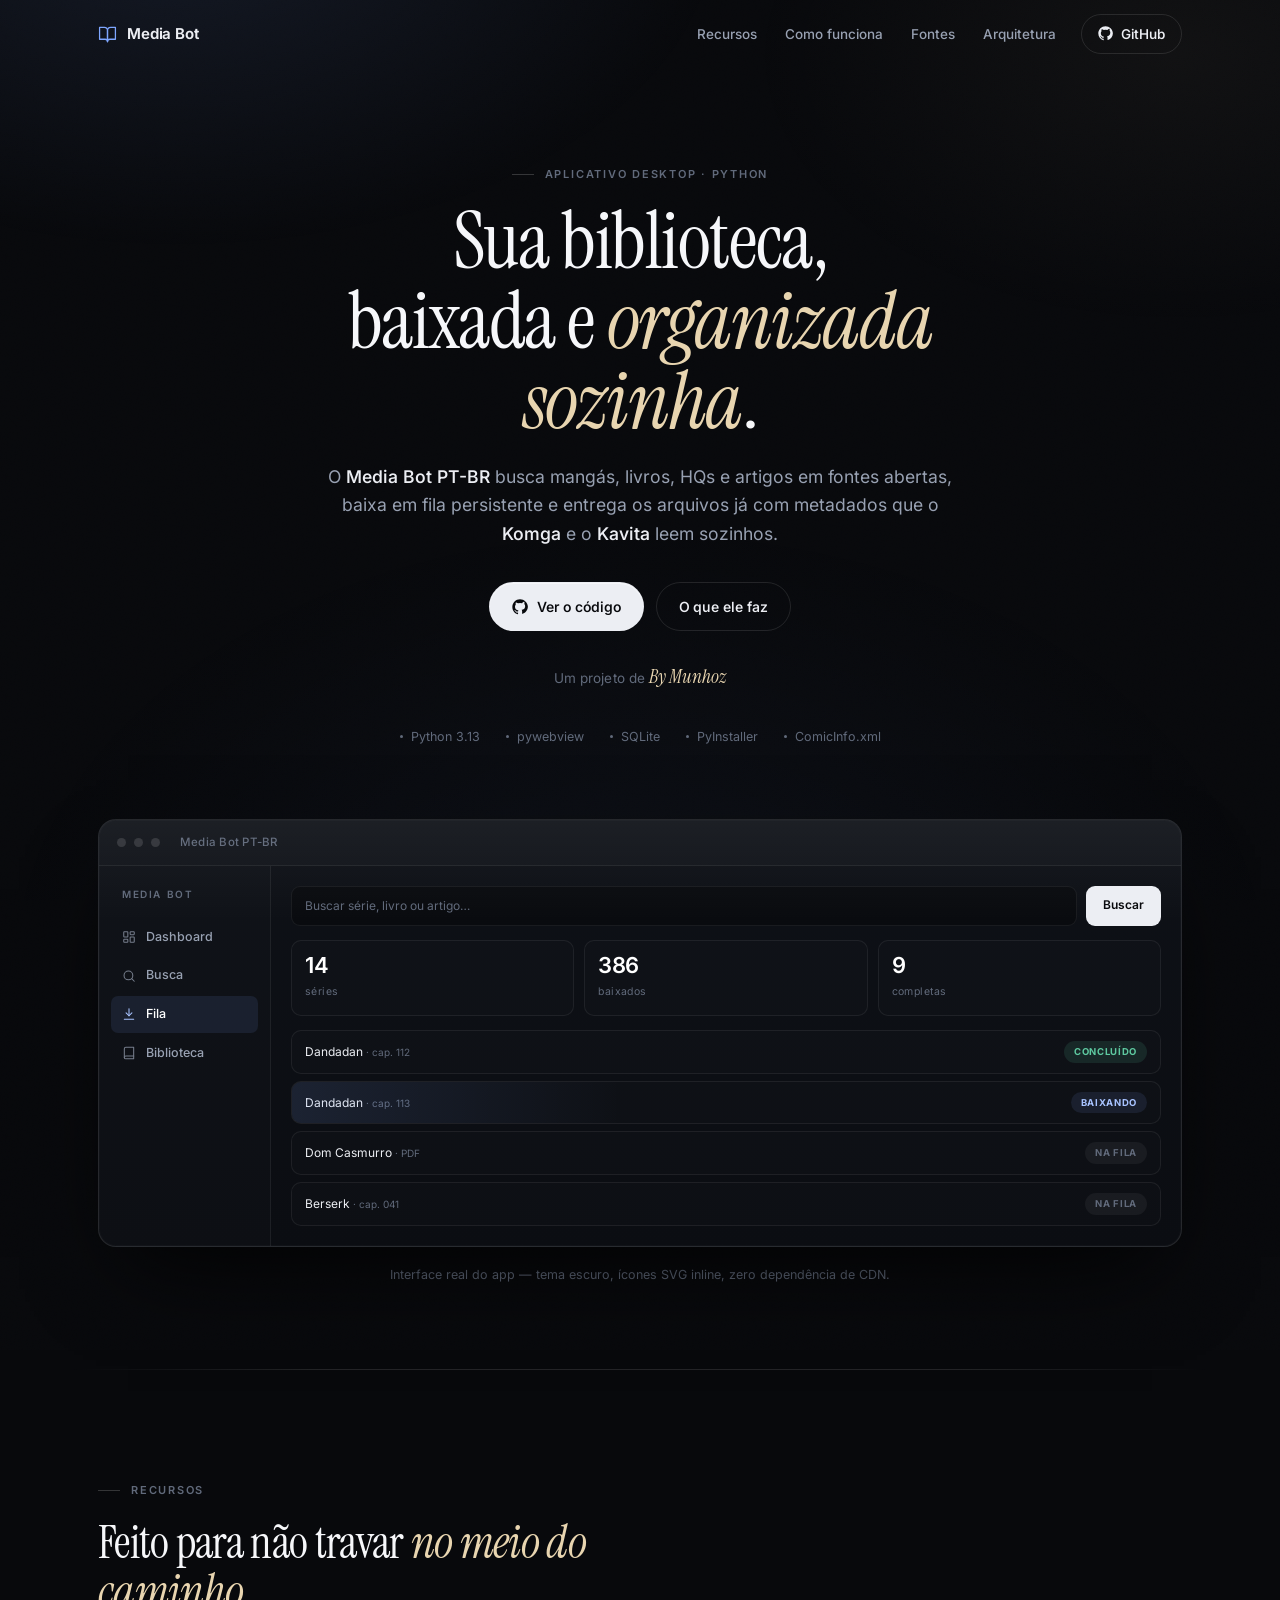
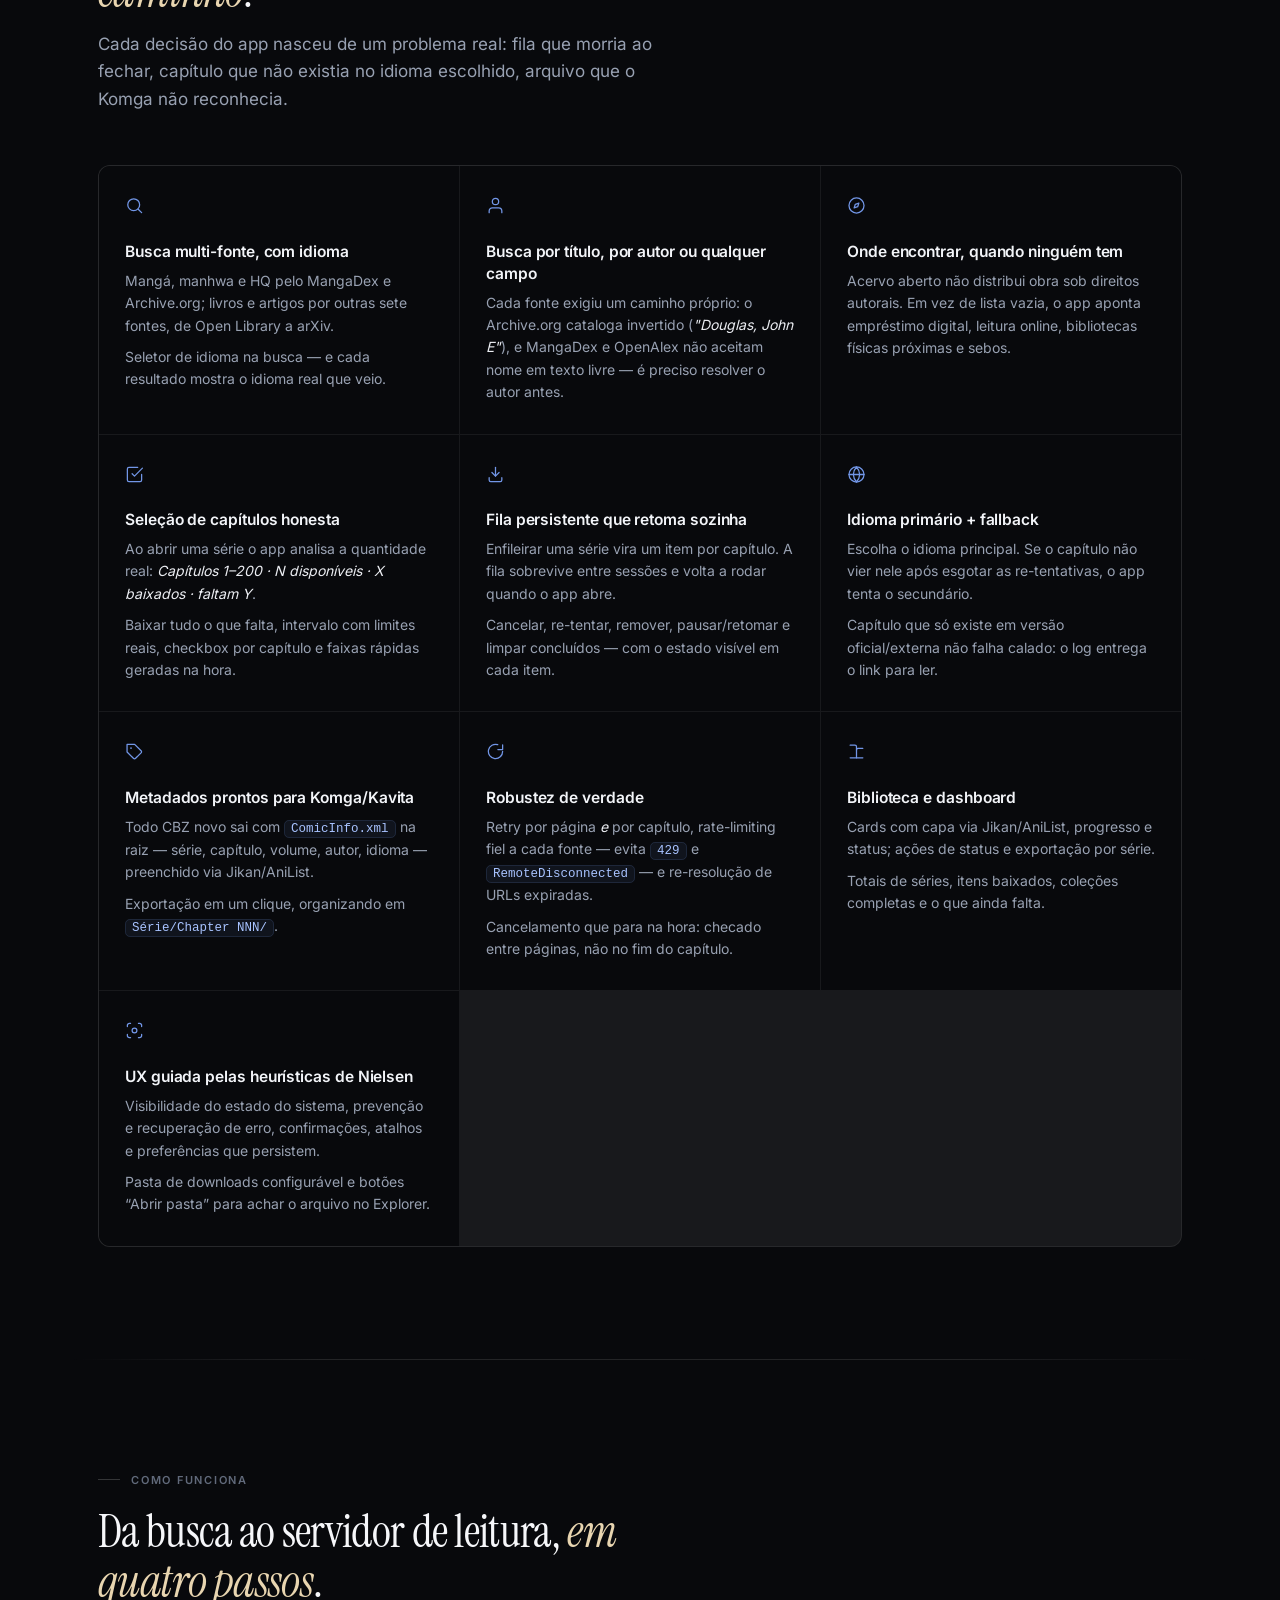
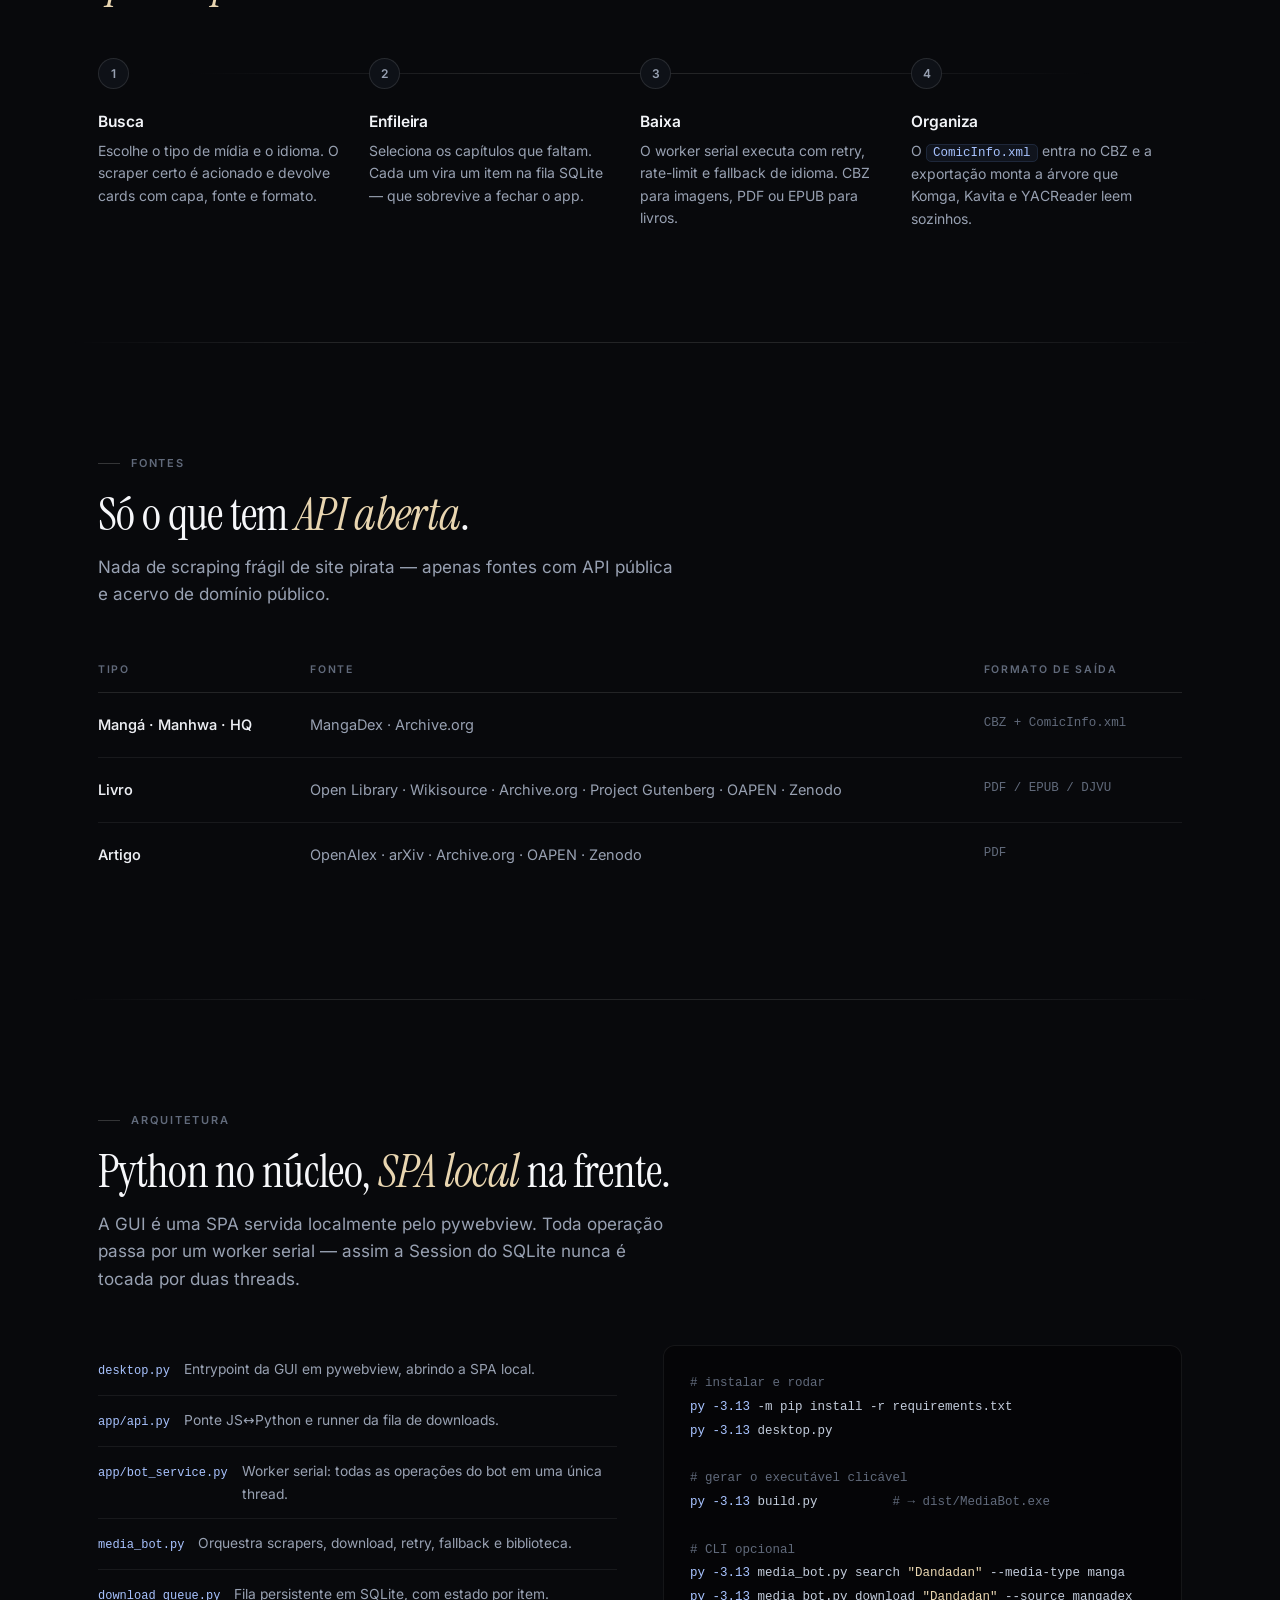
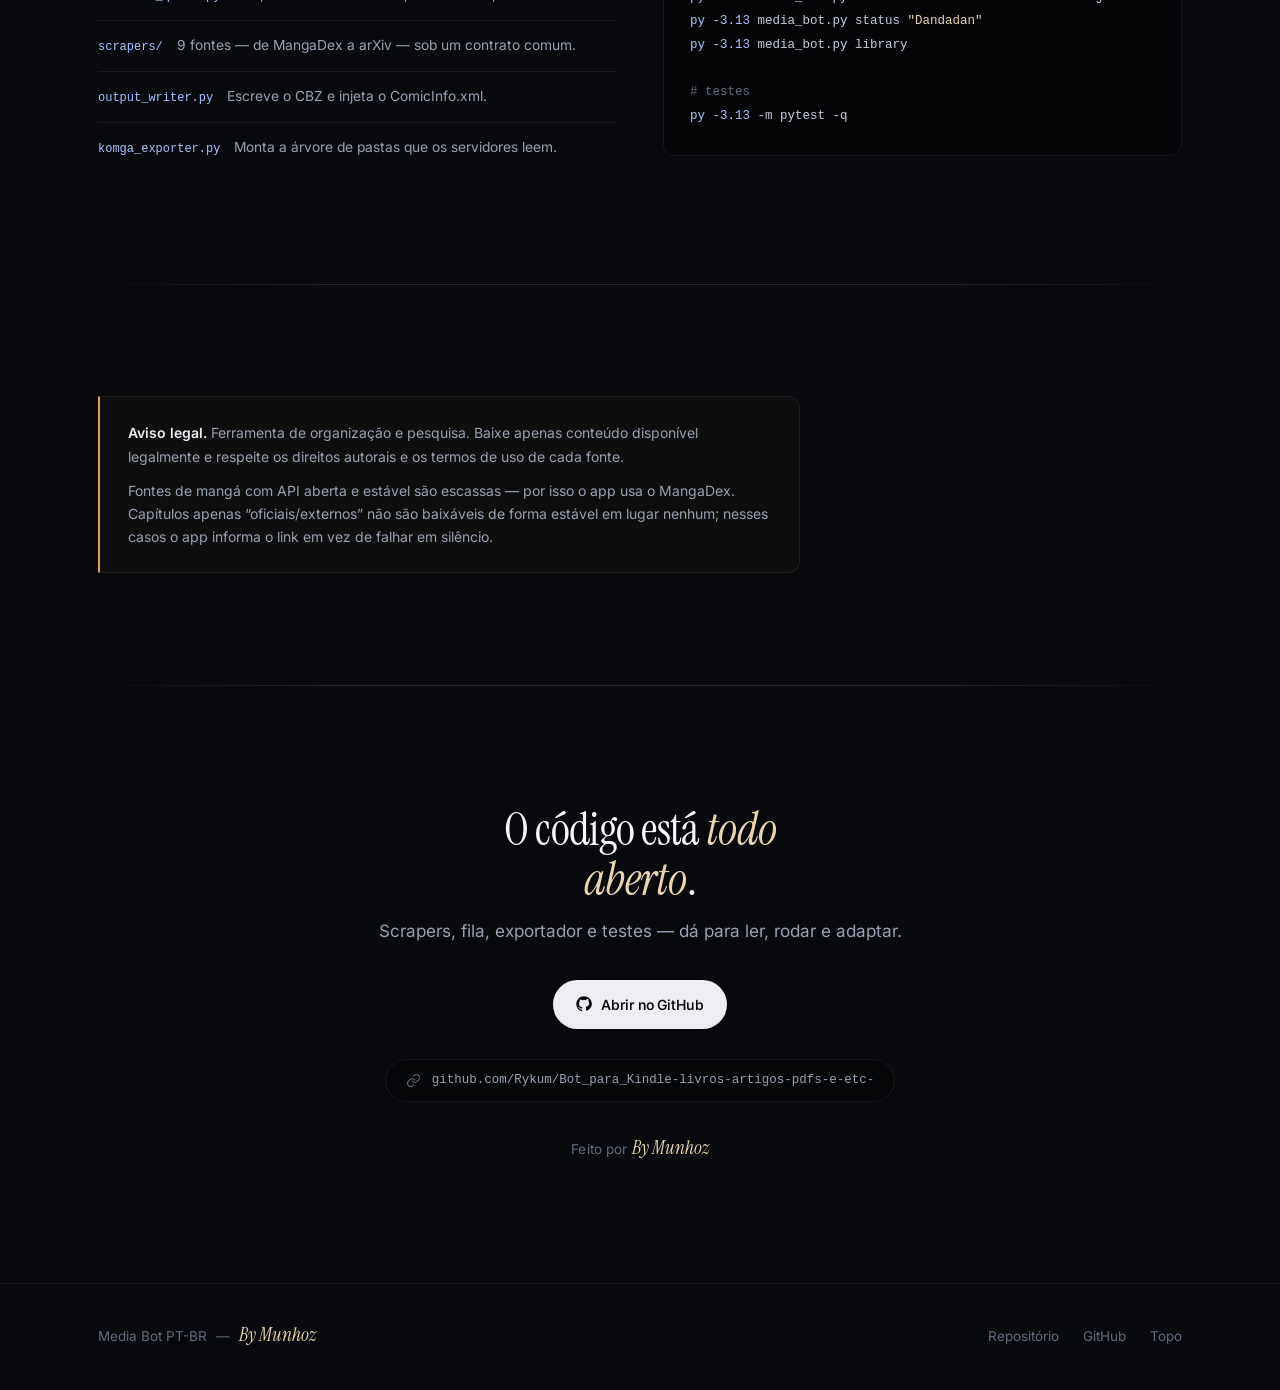
==== commit 0963e081: "fix(site): elimina contradição de fontes na landing (3 vs 9) e atualiza meta description O card "Bus" ====
--- a/site/index.html
+++ b/site/index.html
@@ -4,7 +4,7 @@
 <meta charset="utf-8" />
 <meta name="viewport" content="width=device-width, initial-scale=1" />
 <title>Media Bot PT-BR — sua biblioteca, baixada e organizada</title>
-<meta name="description" content="Aplicativo desktop em Python que busca, baixa e organiza mangás, livros, HQs e artigos — fila persistente, metadados ComicInfo.xml e exportação pronta para Komga e Kavita." />
+<meta name="description" content="Aplicativo desktop em Python que busca por título ou por autor em 9 fontes abertas, baixa e organiza mangás, livros, HQs e artigos — fila persistente, metadados ComicInfo.xml e exportação pronta para Komga e Kavita." />
 <meta name="author" content="Munhoz" />
 <meta name="color-scheme" content="dark" />
 <meta name="theme-color" content="#08090c" />
@@ -521,7 +521,7 @@
       <div class="card" data-reveal>
         <svg class="ico" viewBox="0 0 24 24" fill="none" stroke="currentColor" stroke-width="1.6" stroke-linecap="round" stroke-linejoin="round"><circle cx="11" cy="11" r="7.5"/><path d="m21 21-4.35-4.35"/></svg>
         <h3>Busca multi-fonte, com idioma</h3>
-        <p>Mangá, manhwa e HQ pelo MangaDex (API oficial); livros e artigos pelo Archive.org e Project Gutenberg.</p>
+        <p>Mangá, manhwa e HQ pelo MangaDex e Archive.org; livros e artigos por outras sete fontes, de Open Library a arXiv.</p>
         <p>Seletor de idioma na busca — e cada resultado mostra o idioma real que veio.</p>
       </div>
 
@@ -644,7 +644,7 @@
         <li><b>app/bot_service.py</b><span>Worker serial: todas as operações do bot em uma única thread.</span></li>
         <li><b>media_bot.py</b><span>Orquestra scrapers, download, retry, fallback e biblioteca.</span></li>
         <li><b>download_queue.py</b><span>Fila persistente em SQLite, com estado por item.</span></li>
-        <li><b>scrapers/</b><span>MangaDex, Archive.org e Gutenberg sob um contrato comum.</span></li>
+        <li><b>scrapers/</b><span>9 fontes — de MangaDex a arXiv — sob um contrato comum.</span></li>
         <li><b>output_writer.py</b><span>Escreve o CBZ e injeta o ComicInfo.xml.</span></li>
         <li><b>komga_exporter.py</b><span>Monta a árvore de pastas que os servidores leem.</span></li>
       </ul>
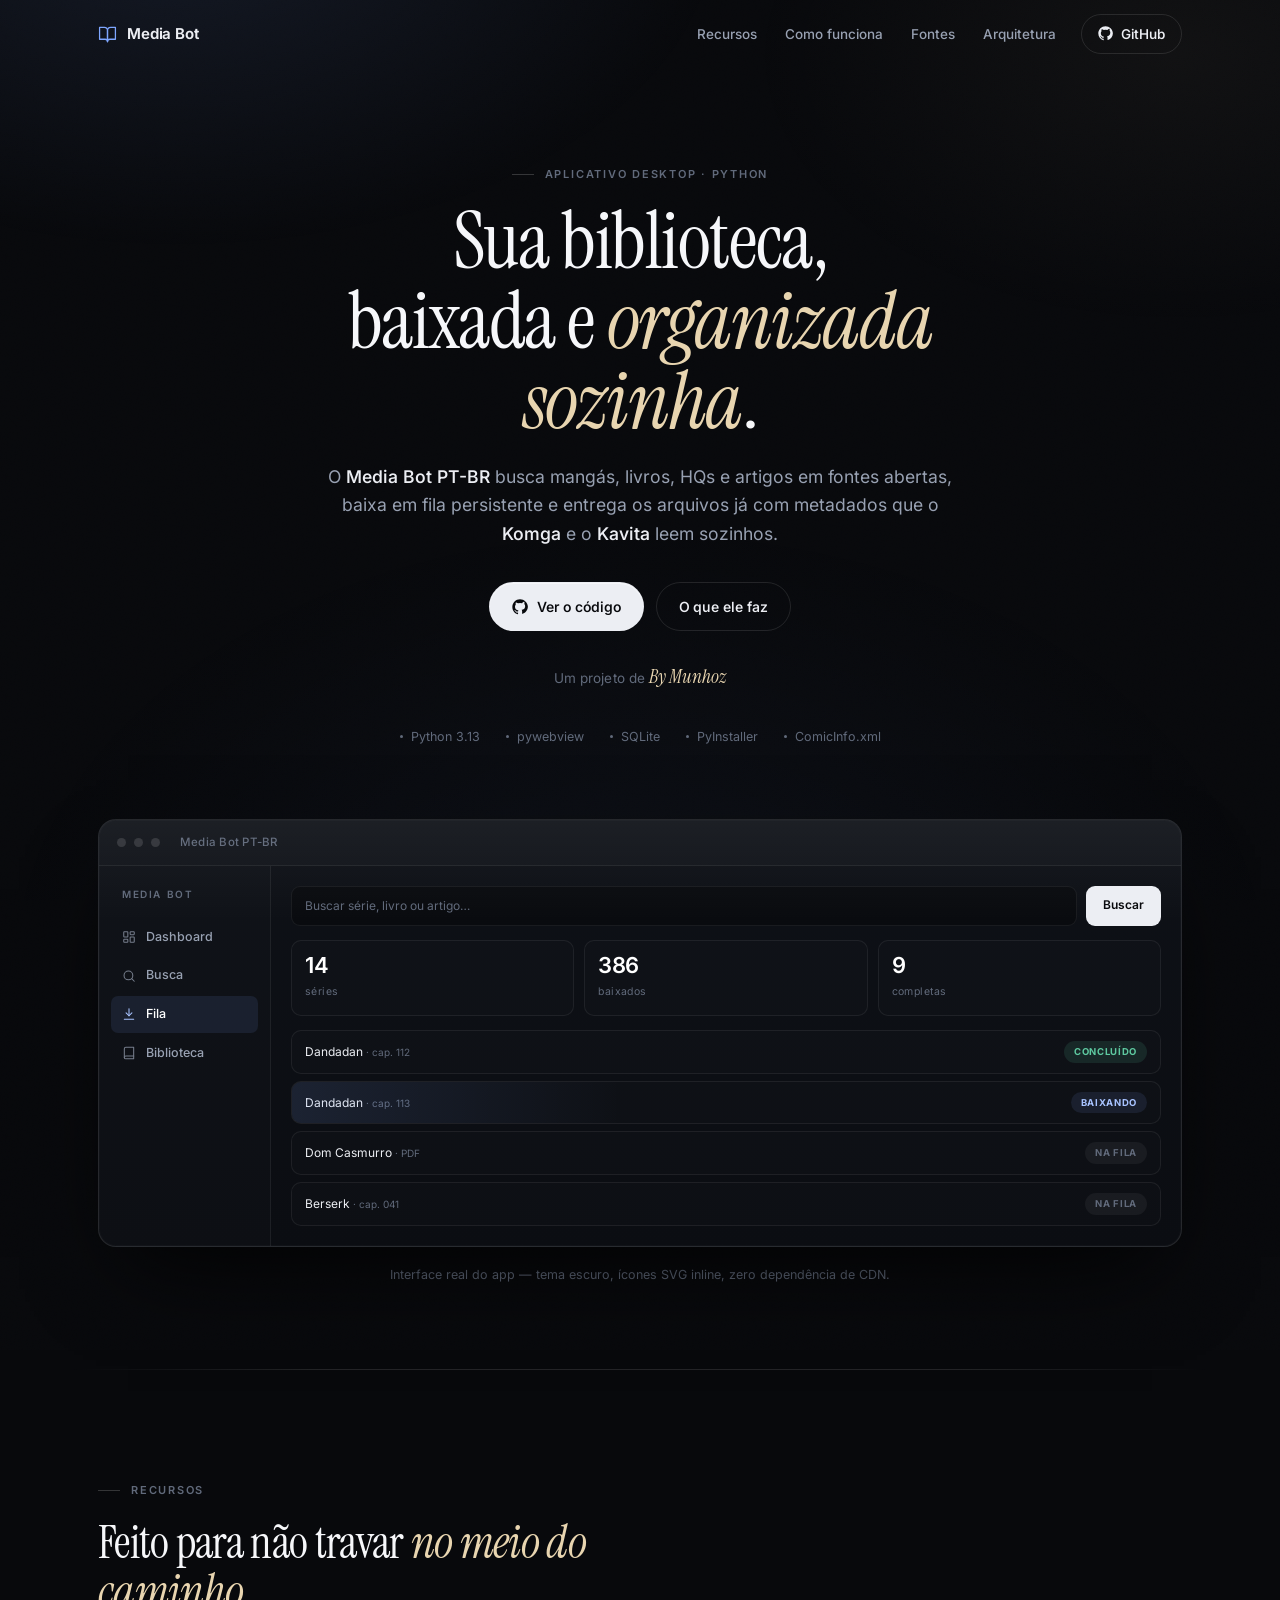
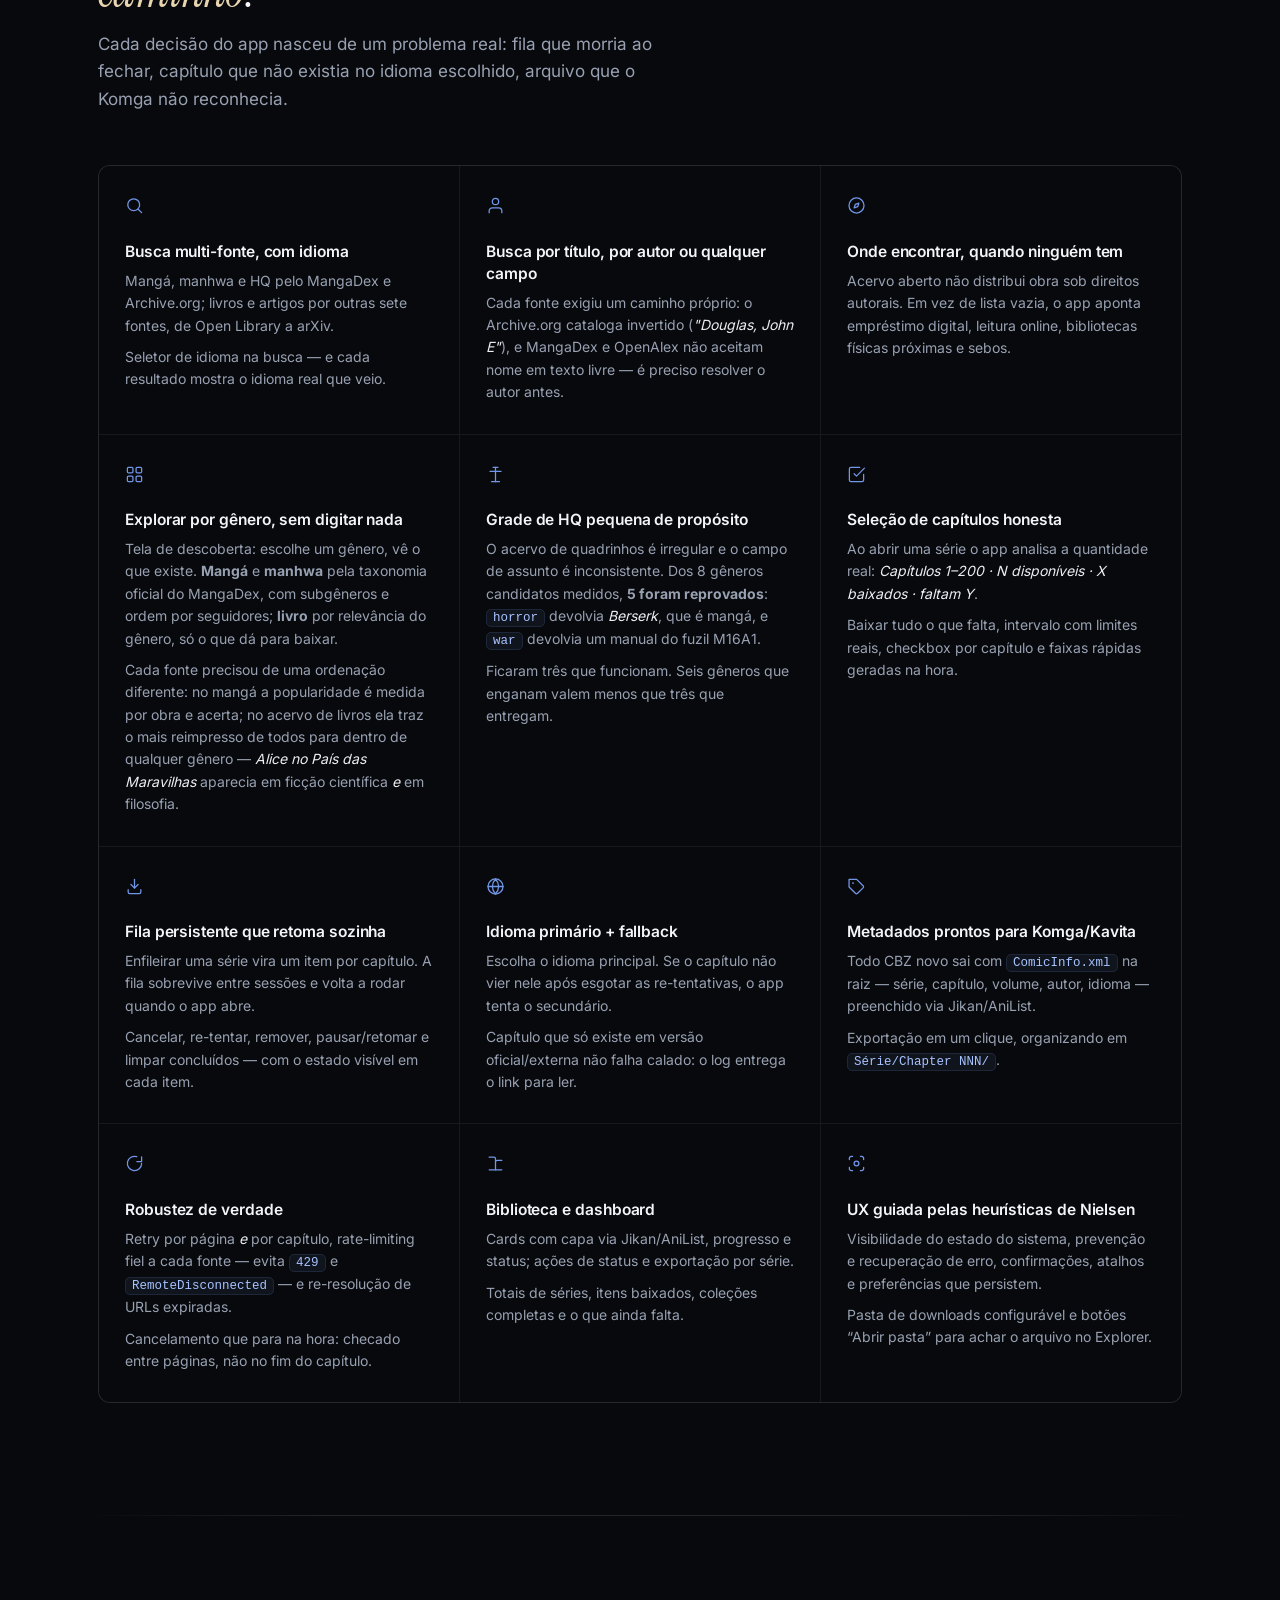
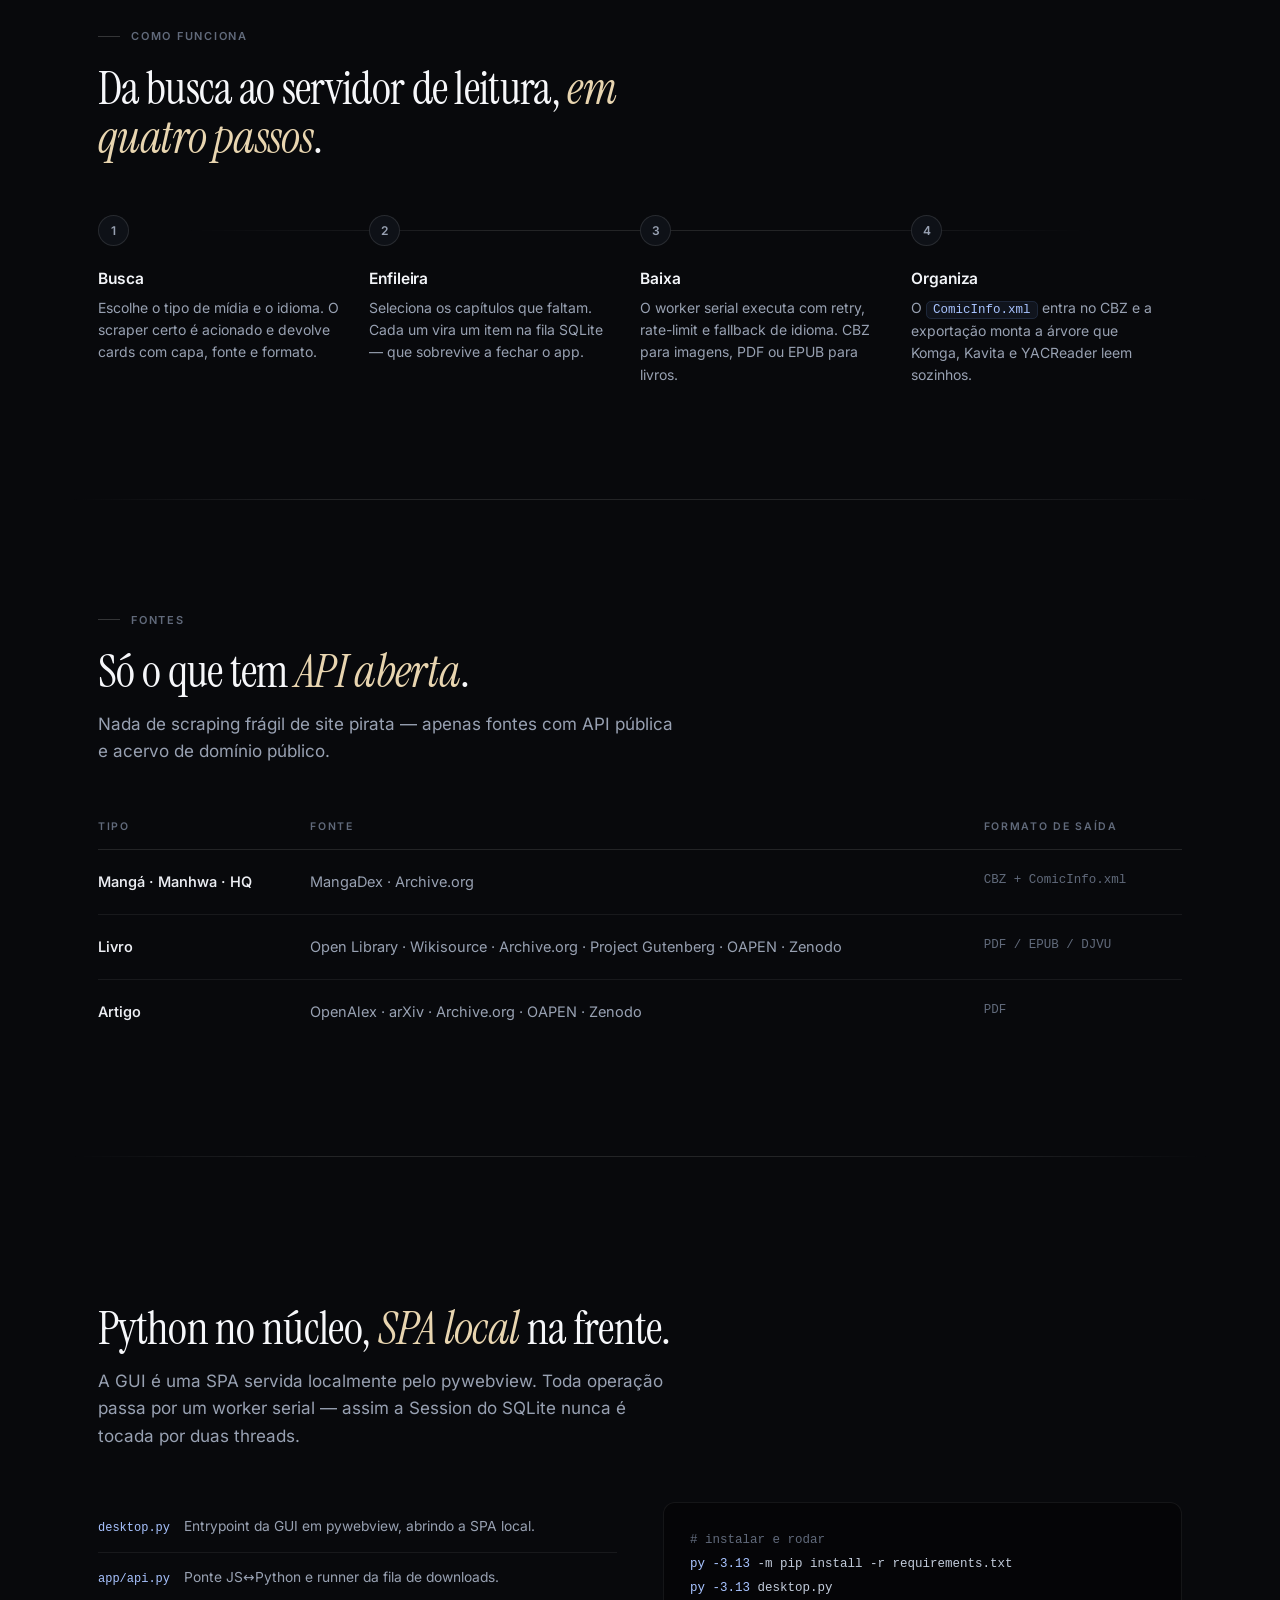
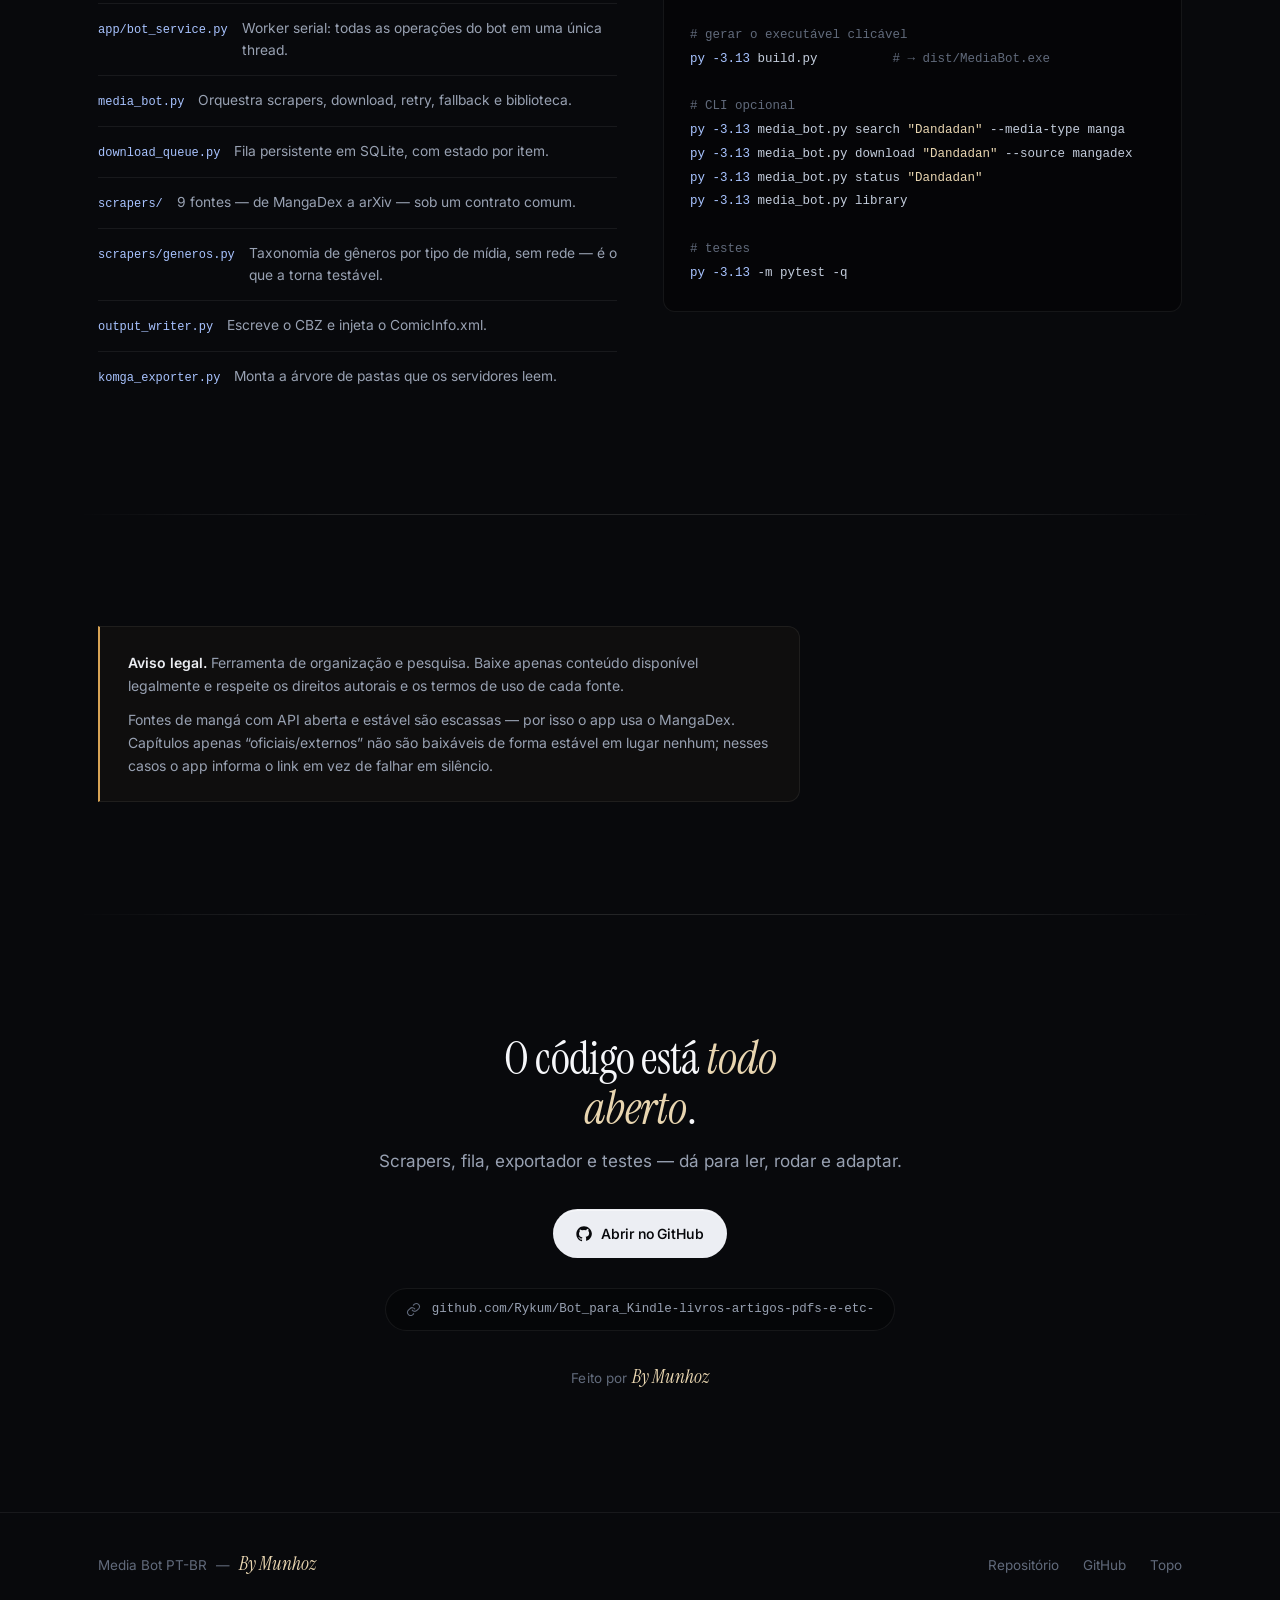
==== commit 1dedfb95: "docs(site): landing anuncia a exploração por gênero A página ficou desatualizada pela segunda vez: p" ====
--- a/site/index.html
+++ b/site/index.html
@@ -4,7 +4,7 @@
 <meta charset="utf-8" />
 <meta name="viewport" content="width=device-width, initial-scale=1" />
 <title>Media Bot PT-BR — sua biblioteca, baixada e organizada</title>
-<meta name="description" content="Aplicativo desktop em Python que busca por título ou por autor em 9 fontes abertas, baixa e organiza mangás, livros, HQs e artigos — fila persistente, metadados ComicInfo.xml e exportação pronta para Komga e Kavita." />
+<meta name="description" content="Aplicativo desktop em Python que busca por título, autor ou gênero em 9 fontes abertas, baixa e organiza mangás, livros, HQs e artigos — fila persistente, metadados ComicInfo.xml e exportação pronta para Komga e Kavita." />
 <meta name="author" content="Munhoz" />
 <meta name="color-scheme" content="dark" />
 <meta name="theme-color" content="#08090c" />
@@ -538,6 +538,20 @@
       </div>
 
       <div class="card" data-reveal>
+        <svg class="ico" viewBox="0 0 24 24" fill="none" stroke="currentColor" stroke-width="1.6" stroke-linecap="round" stroke-linejoin="round"><rect x="3" y="3" width="7" height="7" rx="1.5"/><rect x="14" y="3" width="7" height="7" rx="1.5"/><rect x="3" y="14" width="7" height="7" rx="1.5"/><rect x="14" y="14" width="7" height="7" rx="1.5"/></svg>
+        <h3>Explorar por gênero, sem digitar nada</h3>
+        <p>Tela de descoberta: escolhe um gênero, vê o que existe. <b>Mangá</b> e <b>manhwa</b> pela taxonomia oficial do MangaDex, com subgêneros e ordem por seguidores; <b>livro</b> por relevância do gênero, só o que dá para baixar.</p>
+        <p>Cada fonte precisou de uma ordenação diferente: no mangá a popularidade é medida por obra e acerta; no acervo de livros ela traz o mais reimpresso de todos para dentro de qualquer gênero — <i>Alice no País das Maravilhas</i> aparecia em ficção científica <i>e</i> em filosofia.</p>
+      </div>
+
+      <div class="card" data-reveal>
+        <svg class="ico" viewBox="0 0 24 24" fill="none" stroke="currentColor" stroke-width="1.6" stroke-linecap="round" stroke-linejoin="round"><path d="M12 3v18"/><path d="M5 8h14"/><path d="M7 21h10"/><path d="M9 3h6"/></svg>
+        <h3>Grade de HQ pequena de propósito</h3>
+        <p>O acervo de quadrinhos é irregular e o campo de assunto é inconsistente. Dos 8 gêneros candidatos medidos, <b>5 foram reprovados</b>: <code>horror</code> devolvia <i>Berserk</i>, que é mangá, e <code>war</code> devolvia um manual do fuzil M16A1.</p>
+        <p>Ficaram três que funcionam. Seis gêneros que enganam valem menos que três que entregam.</p>
+      </div>
+
+      <div class="card" data-reveal>
         <svg class="ico" viewBox="0 0 24 24" fill="none" stroke="currentColor" stroke-width="1.6" stroke-linecap="round" stroke-linejoin="round"><path d="M9 11l3 3L22 4"/><path d="M21 12v7a2 2 0 0 1-2 2H5a2 2 0 0 1-2-2V5a2 2 0 0 1 2-2h11"/></svg>
         <h3>Seleção de capítulos honesta</h3>
         <p>Ao abrir uma série o app analisa a quantidade real: <i>Capítulos 1–200 · N disponíveis · X baixados · faltam Y</i>.</p>
@@ -645,6 +659,7 @@
         <li><b>media_bot.py</b><span>Orquestra scrapers, download, retry, fallback e biblioteca.</span></li>
         <li><b>download_queue.py</b><span>Fila persistente em SQLite, com estado por item.</span></li>
         <li><b>scrapers/</b><span>9 fontes — de MangaDex a arXiv — sob um contrato comum.</span></li>
+        <li><b>scrapers/generos.py</b><span>Taxonomia de gêneros por tipo de mídia, sem rede — é o que a torna testável.</span></li>
         <li><b>output_writer.py</b><span>Escreve o CBZ e injeta o ComicInfo.xml.</span></li>
         <li><b>komga_exporter.py</b><span>Monta a árvore de pastas que os servidores leem.</span></li>
       </ul>
